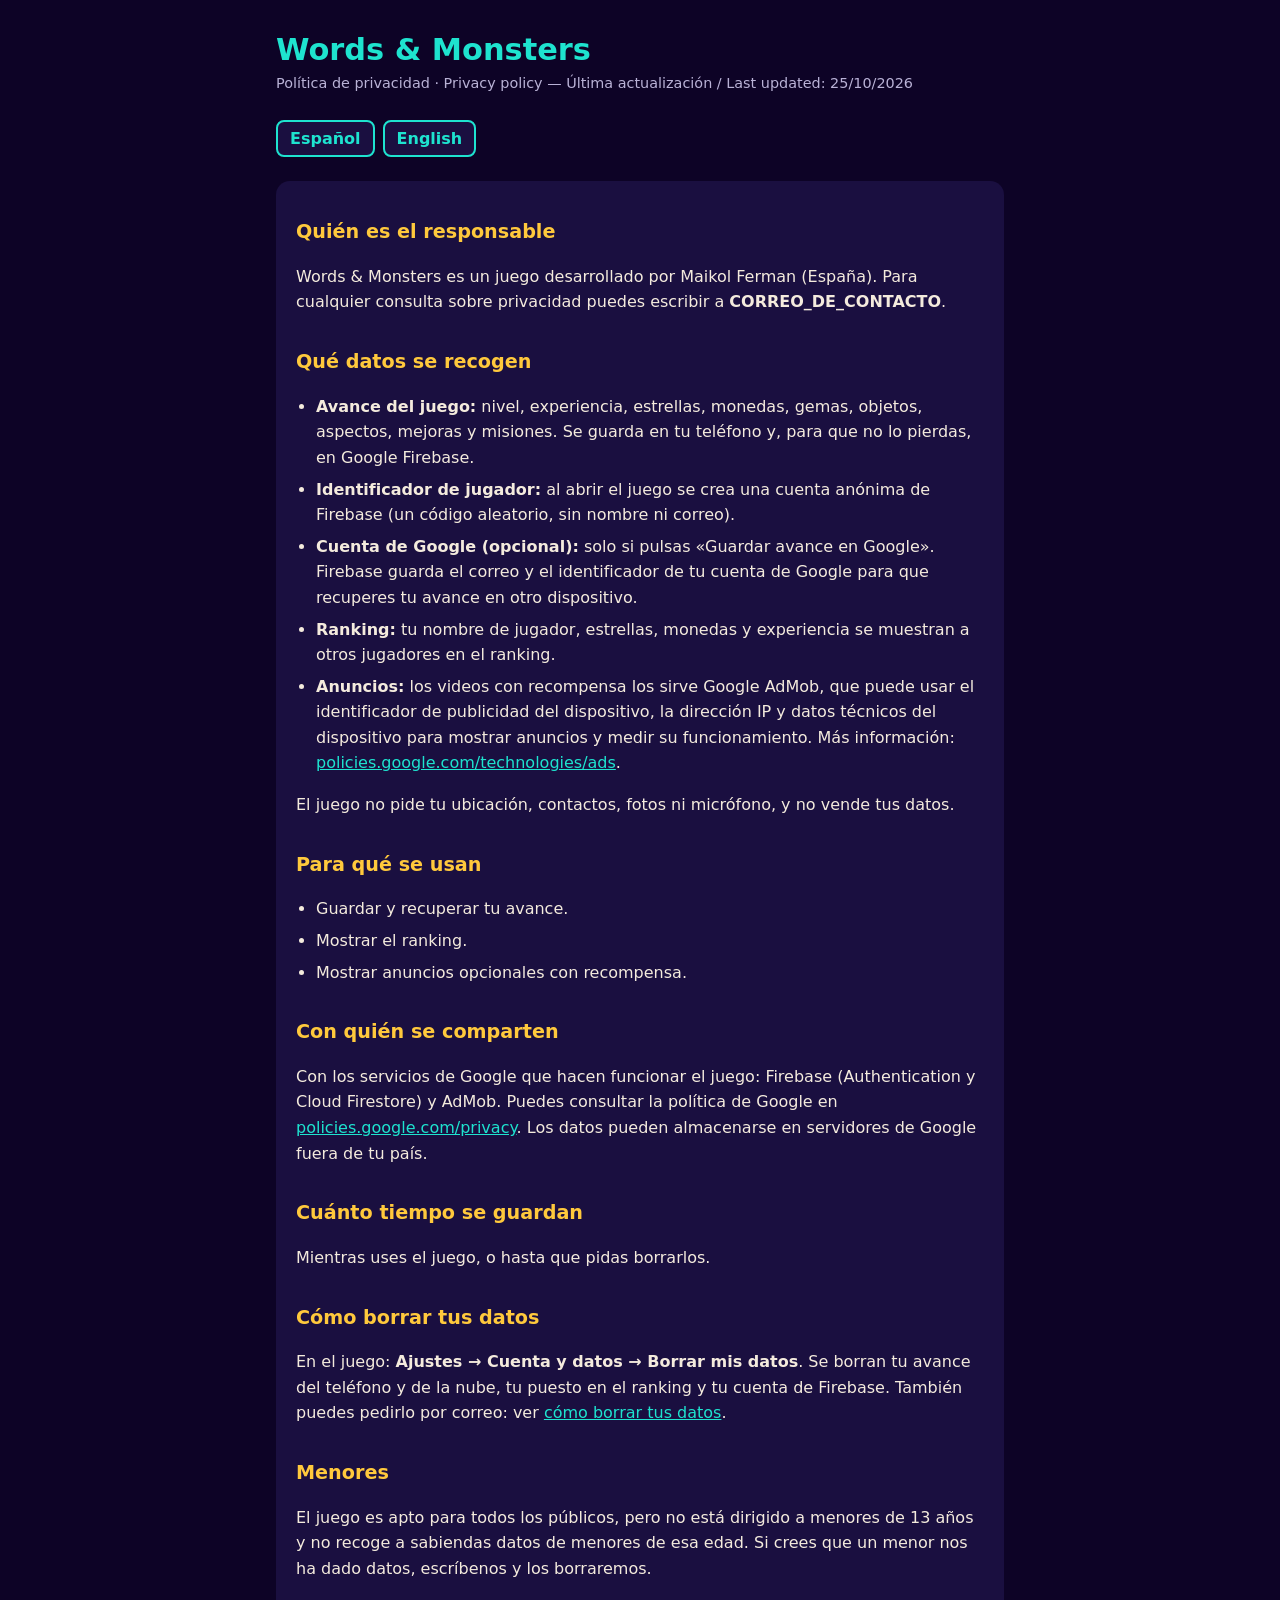
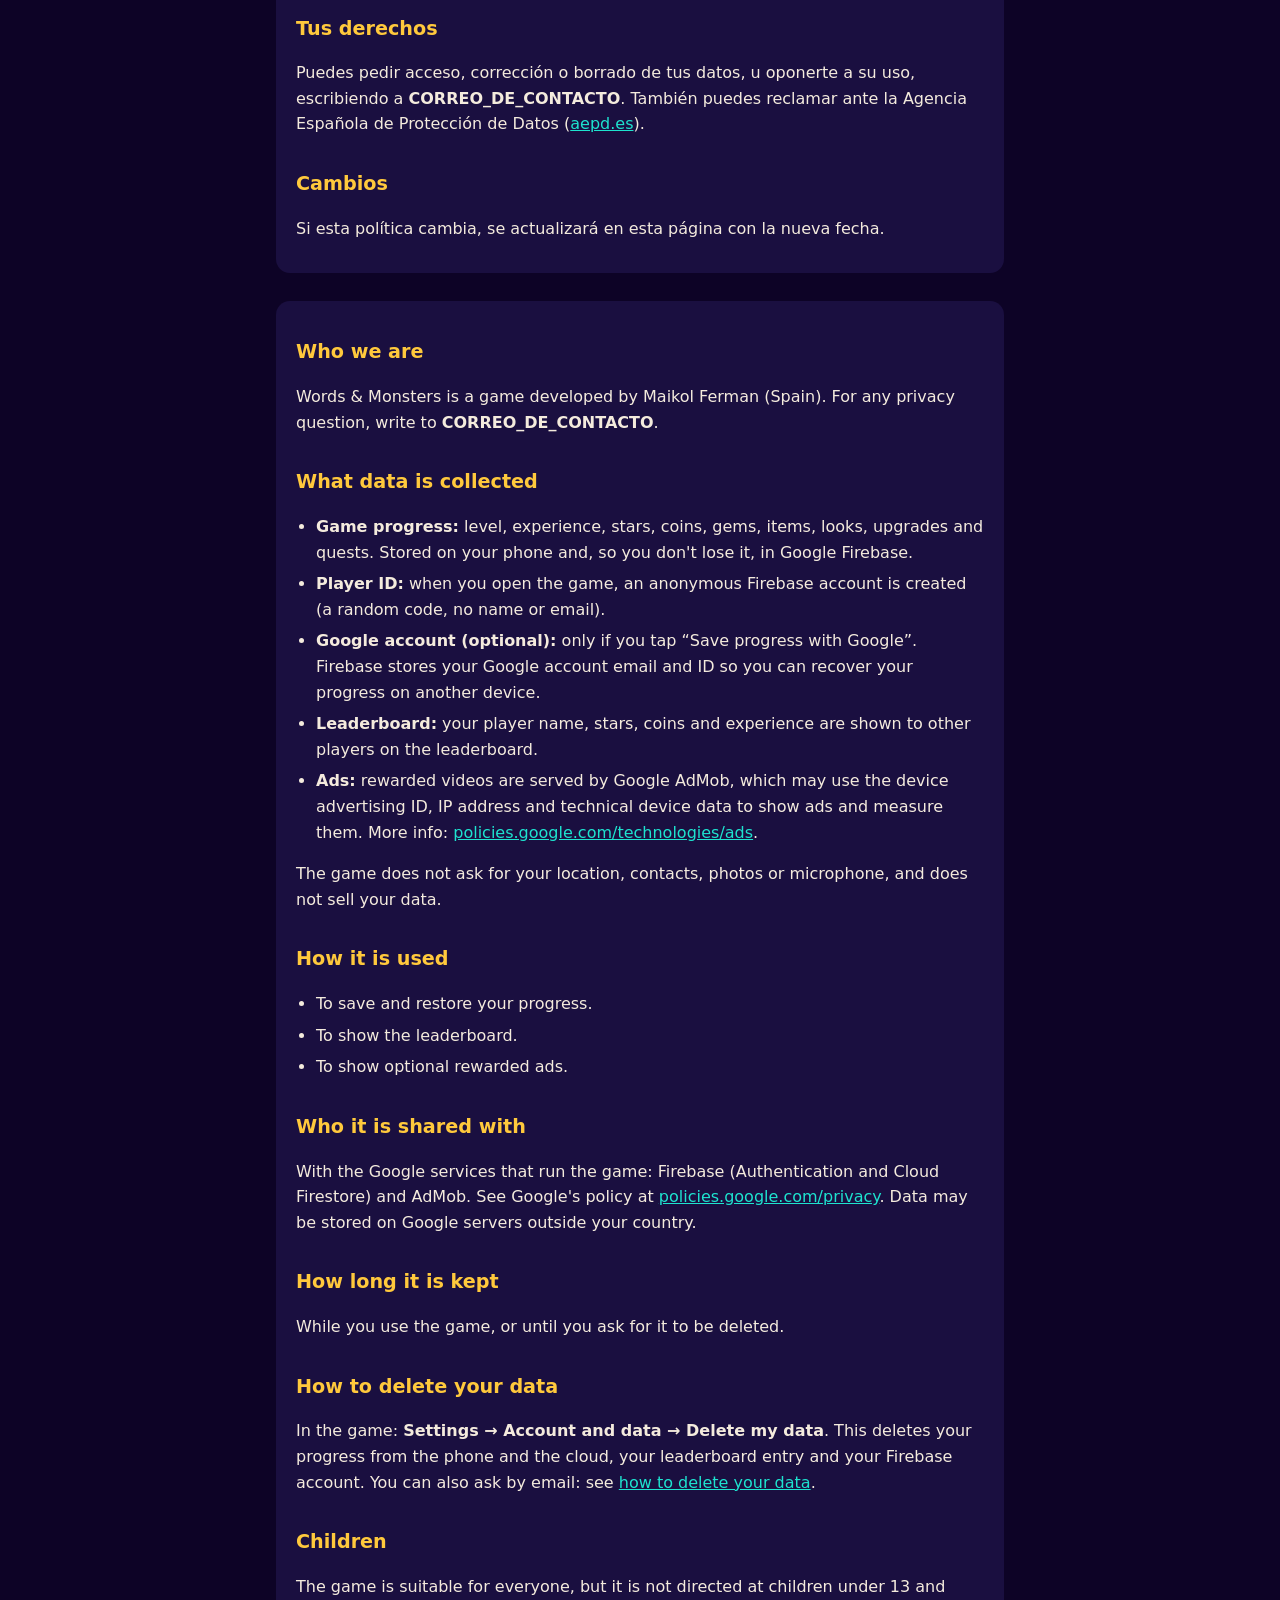
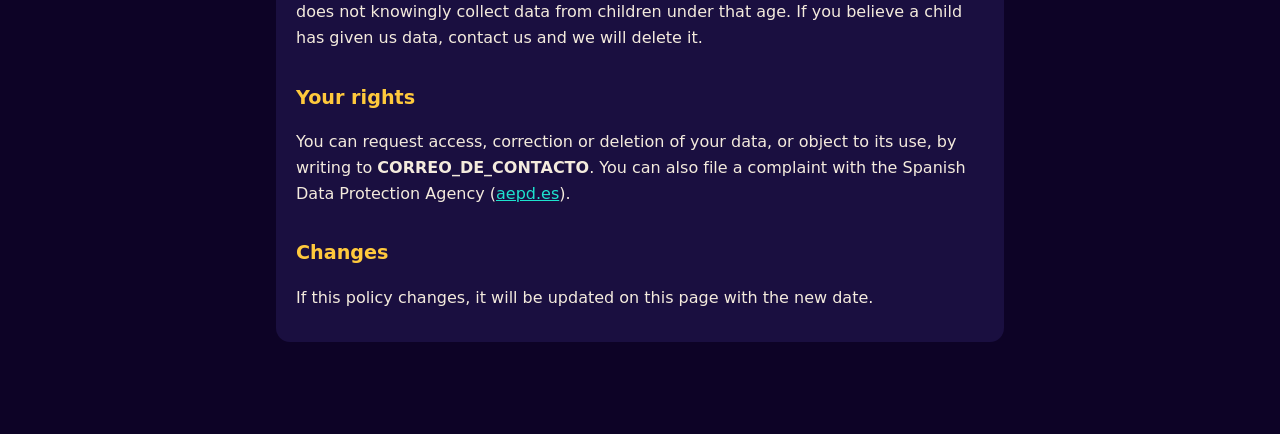
==== docs/privacidad.html @ 8a8e8f4f "Publicación en Google Play: paquete com.mferman.wordsandmonsters, firma, consentimiento de anuncios," ====
<!doctype html>
<html lang="es">
<head>
<meta charset="utf-8">
<meta name="viewport" content="width=device-width, initial-scale=1">
<title>Words &amp; Monsters · Política de privacidad</title>
<link rel="stylesheet" href="estilo.css">
</head>
<body>
<main>
<h1>Words &amp; Monsters</h1>
<div class="meta">Política de privacidad · Privacy policy — Última actualización / Last updated: 25/10/2026</div>
<div class="lang"><a href="#es">Español</a><a href="#en">English</a></div>

<section id="es">
<h2>Quién es el responsable</h2>
<p>Words &amp; Monsters es un juego desarrollado por Maikol Ferman (España). Para cualquier consulta sobre privacidad puedes escribir a <strong>CORREO_DE_CONTACTO</strong>.</p>

<h2>Qué datos se recogen</h2>
<ul>
<li><strong>Avance del juego:</strong> nivel, experiencia, estrellas, monedas, gemas, objetos, aspectos, mejoras y misiones. Se guarda en tu teléfono y, para que no lo pierdas, en Google Firebase.</li>
<li><strong>Identificador de jugador:</strong> al abrir el juego se crea una cuenta anónima de Firebase (un código aleatorio, sin nombre ni correo).</li>
<li><strong>Cuenta de Google (opcional):</strong> solo si pulsas «Guardar avance en Google». Firebase guarda el correo y el identificador de tu cuenta de Google para que recuperes tu avance en otro dispositivo.</li>
<li><strong>Ranking:</strong> tu nombre de jugador, estrellas, monedas y experiencia se muestran a otros jugadores en el ranking.</li>
<li><strong>Anuncios:</strong> los videos con recompensa los sirve Google AdMob, que puede usar el identificador de publicidad del dispositivo, la dirección IP y datos técnicos del dispositivo para mostrar anuncios y medir su funcionamiento. Más información: <a href="https://policies.google.com/technologies/ads">policies.google.com/technologies/ads</a>.</li>
</ul>
<p>El juego no pide tu ubicación, contactos, fotos ni micrófono, y no vende tus datos.</p>

<h2>Para qué se usan</h2>
<ul>
<li>Guardar y recuperar tu avance.</li>
<li>Mostrar el ranking.</li>
<li>Mostrar anuncios opcionales con recompensa.</li>
</ul>

<h2>Con quién se comparten</h2>
<p>Con los servicios de Google que hacen funcionar el juego: Firebase (Authentication y Cloud Firestore) y AdMob. Puedes consultar la política de Google en <a href="https://policies.google.com/privacy">policies.google.com/privacy</a>. Los datos pueden almacenarse en servidores de Google fuera de tu país.</p>

<h2>Cuánto tiempo se guardan</h2>
<p>Mientras uses el juego, o hasta que pidas borrarlos.</p>

<h2>Cómo borrar tus datos</h2>
<p>En el juego: <strong>Ajustes → Cuenta y datos → Borrar mis datos</strong>. Se borran tu avance del teléfono y de la nube, tu puesto en el ranking y tu cuenta de Firebase. También puedes pedirlo por correo: ver <a href="borrar-datos.html">cómo borrar tus datos</a>.</p>

<h2>Menores</h2>
<p>El juego es apto para todos los públicos, pero no está dirigido a menores de 13 años y no recoge a sabiendas datos de menores de esa edad. Si crees que un menor nos ha dado datos, escríbenos y los borraremos.</p>

<h2>Tus derechos</h2>
<p>Puedes pedir acceso, corrección o borrado de tus datos, u oponerte a su uso, escribiendo a <strong>CORREO_DE_CONTACTO</strong>. También puedes reclamar ante la Agencia Española de Protección de Datos (<a href="https://www.aepd.es">aepd.es</a>).</p>

<h2>Cambios</h2>
<p>Si esta política cambia, se actualizará en esta página con la nueva fecha.</p>
</section>

<section id="en">
<h2>Who we are</h2>
<p>Words &amp; Monsters is a game developed by Maikol Ferman (Spain). For any privacy question, write to <strong>CORREO_DE_CONTACTO</strong>.</p>

<h2>What data is collected</h2>
<ul>
<li><strong>Game progress:</strong> level, experience, stars, coins, gems, items, looks, upgrades and quests. Stored on your phone and, so you don't lose it, in Google Firebase.</li>
<li><strong>Player ID:</strong> when you open the game, an anonymous Firebase account is created (a random code, no name or email).</li>
<li><strong>Google account (optional):</strong> only if you tap “Save progress with Google”. Firebase stores your Google account email and ID so you can recover your progress on another device.</li>
<li><strong>Leaderboard:</strong> your player name, stars, coins and experience are shown to other players on the leaderboard.</li>
<li><strong>Ads:</strong> rewarded videos are served by Google AdMob, which may use the device advertising ID, IP address and technical device data to show ads and measure them. More info: <a href="https://policies.google.com/technologies/ads">policies.google.com/technologies/ads</a>.</li>
</ul>
<p>The game does not ask for your location, contacts, photos or microphone, and does not sell your data.</p>

<h2>How it is used</h2>
<ul>
<li>To save and restore your progress.</li>
<li>To show the leaderboard.</li>
<li>To show optional rewarded ads.</li>
</ul>

<h2>Who it is shared with</h2>
<p>With the Google services that run the game: Firebase (Authentication and Cloud Firestore) and AdMob. See Google's policy at <a href="https://policies.google.com/privacy">policies.google.com/privacy</a>. Data may be stored on Google servers outside your country.</p>

<h2>How long it is kept</h2>
<p>While you use the game, or until you ask for it to be deleted.</p>

<h2>How to delete your data</h2>
<p>In the game: <strong>Settings → Account and data → Delete my data</strong>. This deletes your progress from the phone and the cloud, your leaderboard entry and your Firebase account. You can also ask by email: see <a href="borrar-datos.html#en">how to delete your data</a>.</p>

<h2>Children</h2>
<p>The game is suitable for everyone, but it is not directed at children under 13 and does not knowingly collect data from children under that age. If you believe a child has given us data, contact us and we will delete it.</p>

<h2>Your rights</h2>
<p>You can request access, correction or deletion of your data, or object to its use, by writing to <strong>CORREO_DE_CONTACTO</strong>. You can also file a complaint with the Spanish Data Protection Agency (<a href="https://www.aepd.es">aepd.es</a>).</p>

<h2>Changes</h2>
<p>If this policy changes, it will be updated on this page with the new date.</p>
</section>
</main>
</body>
</html>
---- docs/estilo.css ----
:root { --bg:#0D0326; --panel:#1A0F40; --cyan:#1EE3CF; --bone:#F4EBDD; --gold:#FFC93C; --muted:#B9B2D6; }
* { box-sizing: border-box; }
body { margin:0; background:var(--bg); color:var(--bone); font:16px/1.6 system-ui,-apple-system,"Segoe UI",Roboto,sans-serif; }
main { max-width:760px; margin:0 auto; padding:32px 16px 64px; }
h1 { color:var(--cyan); font-size:1.9rem; line-height:1.2; margin:0 0 4px; }
h2 { color:var(--gold); font-size:1.2rem; margin:32px 0 8px; }
a { color:var(--cyan); }
.meta { color:var(--muted); font-size:.9rem; margin-bottom:24px; }
.lang { display:flex; gap:8px; margin-bottom:24px; }
.lang a { background:var(--panel); border:2px solid var(--cyan); border-radius:8px; padding:4px 12px; text-decoration:none; font-weight:700; }
section { background:var(--panel); border-radius:14px; padding:4px 20px 16px; margin-bottom:28px; }
ul { padding-left:20px; }
li { margin-bottom:6px; }
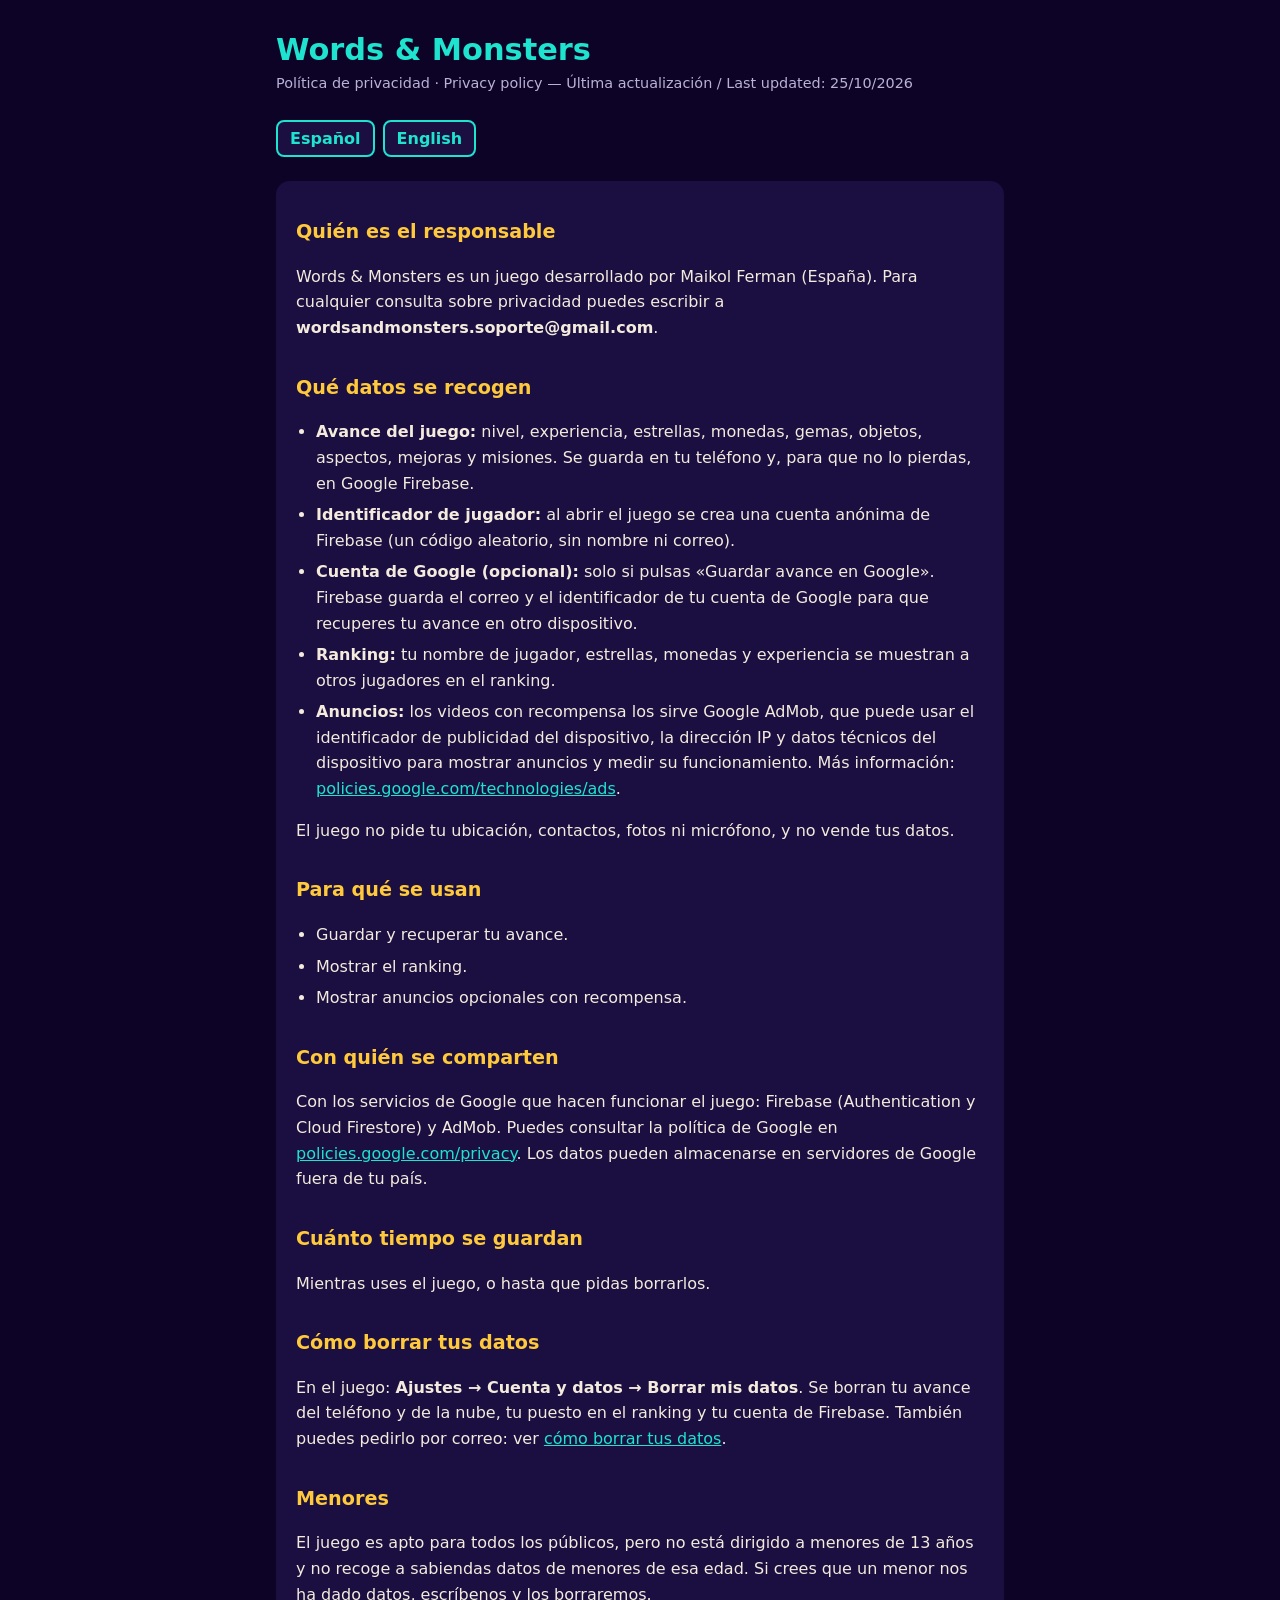
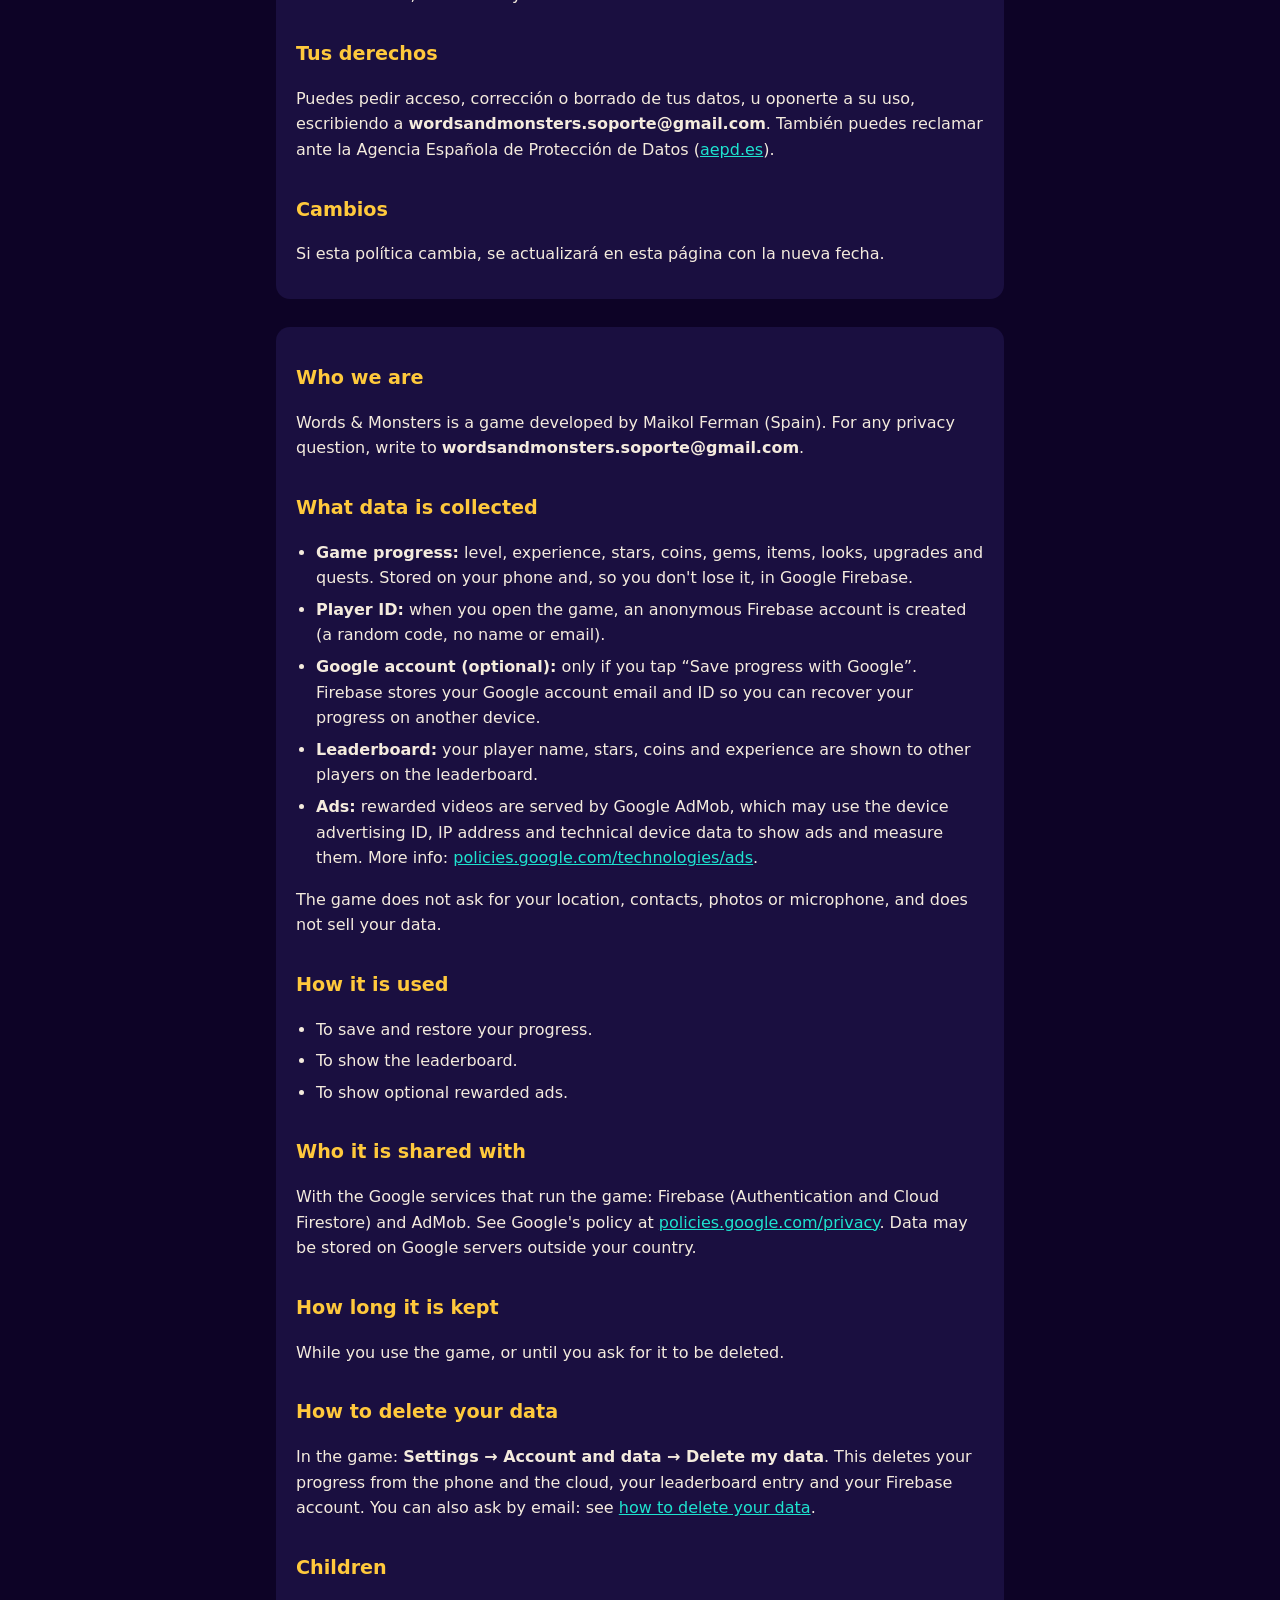
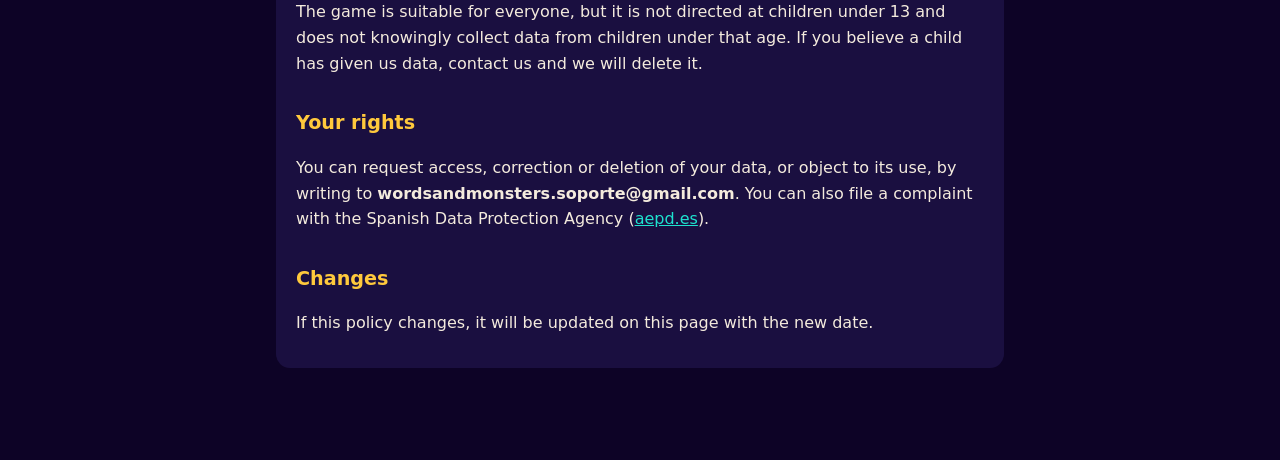
==== commit 9a6d38f3: "Correo de soporte en la política de privacidad, la página de borrado y la guía Co-Authored-By: Claud" ====
--- a/docs/privacidad.html
+++ b/docs/privacidad.html
@@ -14,7 +14,7 @@
 
 <section id="es">
 <h2>Quién es el responsable</h2>
-<p>Words &amp; Monsters es un juego desarrollado por Maikol Ferman (España). Para cualquier consulta sobre privacidad puedes escribir a <strong>CORREO_DE_CONTACTO</strong>.</p>
+<p>Words &amp; Monsters es un juego desarrollado por Maikol Ferman (España). Para cualquier consulta sobre privacidad puedes escribir a <strong>wordsandmonsters.soporte@gmail.com</strong>.</p>
 
 <h2>Qué datos se recogen</h2>
 <ul>
@@ -46,7 +46,7 @@
 <p>El juego es apto para todos los públicos, pero no está dirigido a menores de 13 años y no recoge a sabiendas datos de menores de esa edad. Si crees que un menor nos ha dado datos, escríbenos y los borraremos.</p>
 
 <h2>Tus derechos</h2>
-<p>Puedes pedir acceso, corrección o borrado de tus datos, u oponerte a su uso, escribiendo a <strong>CORREO_DE_CONTACTO</strong>. También puedes reclamar ante la Agencia Española de Protección de Datos (<a href="https://www.aepd.es">aepd.es</a>).</p>
+<p>Puedes pedir acceso, corrección o borrado de tus datos, u oponerte a su uso, escribiendo a <strong>wordsandmonsters.soporte@gmail.com</strong>. También puedes reclamar ante la Agencia Española de Protección de Datos (<a href="https://www.aepd.es">aepd.es</a>).</p>
 
 <h2>Cambios</h2>
 <p>Si esta política cambia, se actualizará en esta página con la nueva fecha.</p>
@@ -54,7 +54,7 @@
 
 <section id="en">
 <h2>Who we are</h2>
-<p>Words &amp; Monsters is a game developed by Maikol Ferman (Spain). For any privacy question, write to <strong>CORREO_DE_CONTACTO</strong>.</p>
+<p>Words &amp; Monsters is a game developed by Maikol Ferman (Spain). For any privacy question, write to <strong>wordsandmonsters.soporte@gmail.com</strong>.</p>
 
 <h2>What data is collected</h2>
 <ul>
@@ -86,7 +86,7 @@
 <p>The game is suitable for everyone, but it is not directed at children under 13 and does not knowingly collect data from children under that age. If you believe a child has given us data, contact us and we will delete it.</p>
 
 <h2>Your rights</h2>
-<p>You can request access, correction or deletion of your data, or object to its use, by writing to <strong>CORREO_DE_CONTACTO</strong>. You can also file a complaint with the Spanish Data Protection Agency (<a href="https://www.aepd.es">aepd.es</a>).</p>
+<p>You can request access, correction or deletion of your data, or object to its use, by writing to <strong>wordsandmonsters.soporte@gmail.com</strong>. You can also file a complaint with the Spanish Data Protection Agency (<a href="https://www.aepd.es">aepd.es</a>).</p>
 
 <h2>Changes</h2>
 <p>If this policy changes, it will be updated on this page with the new date.</p>
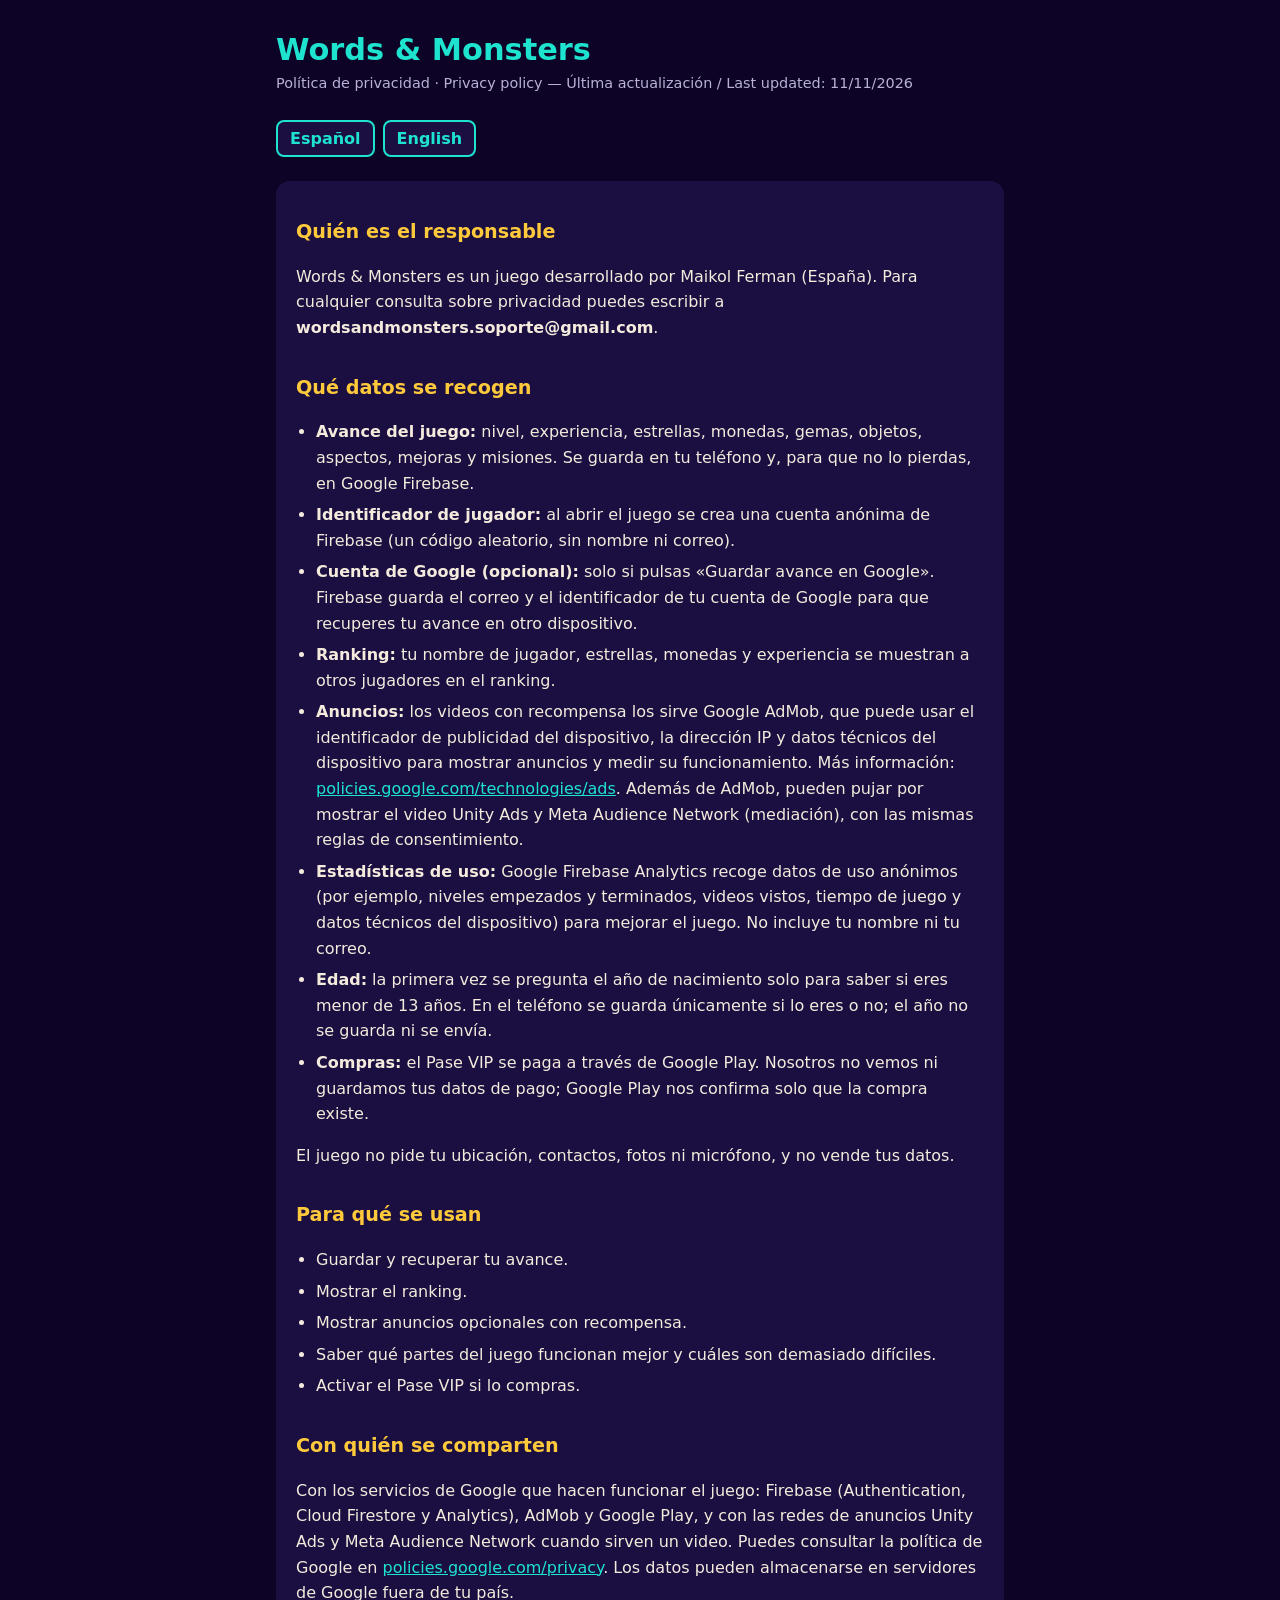
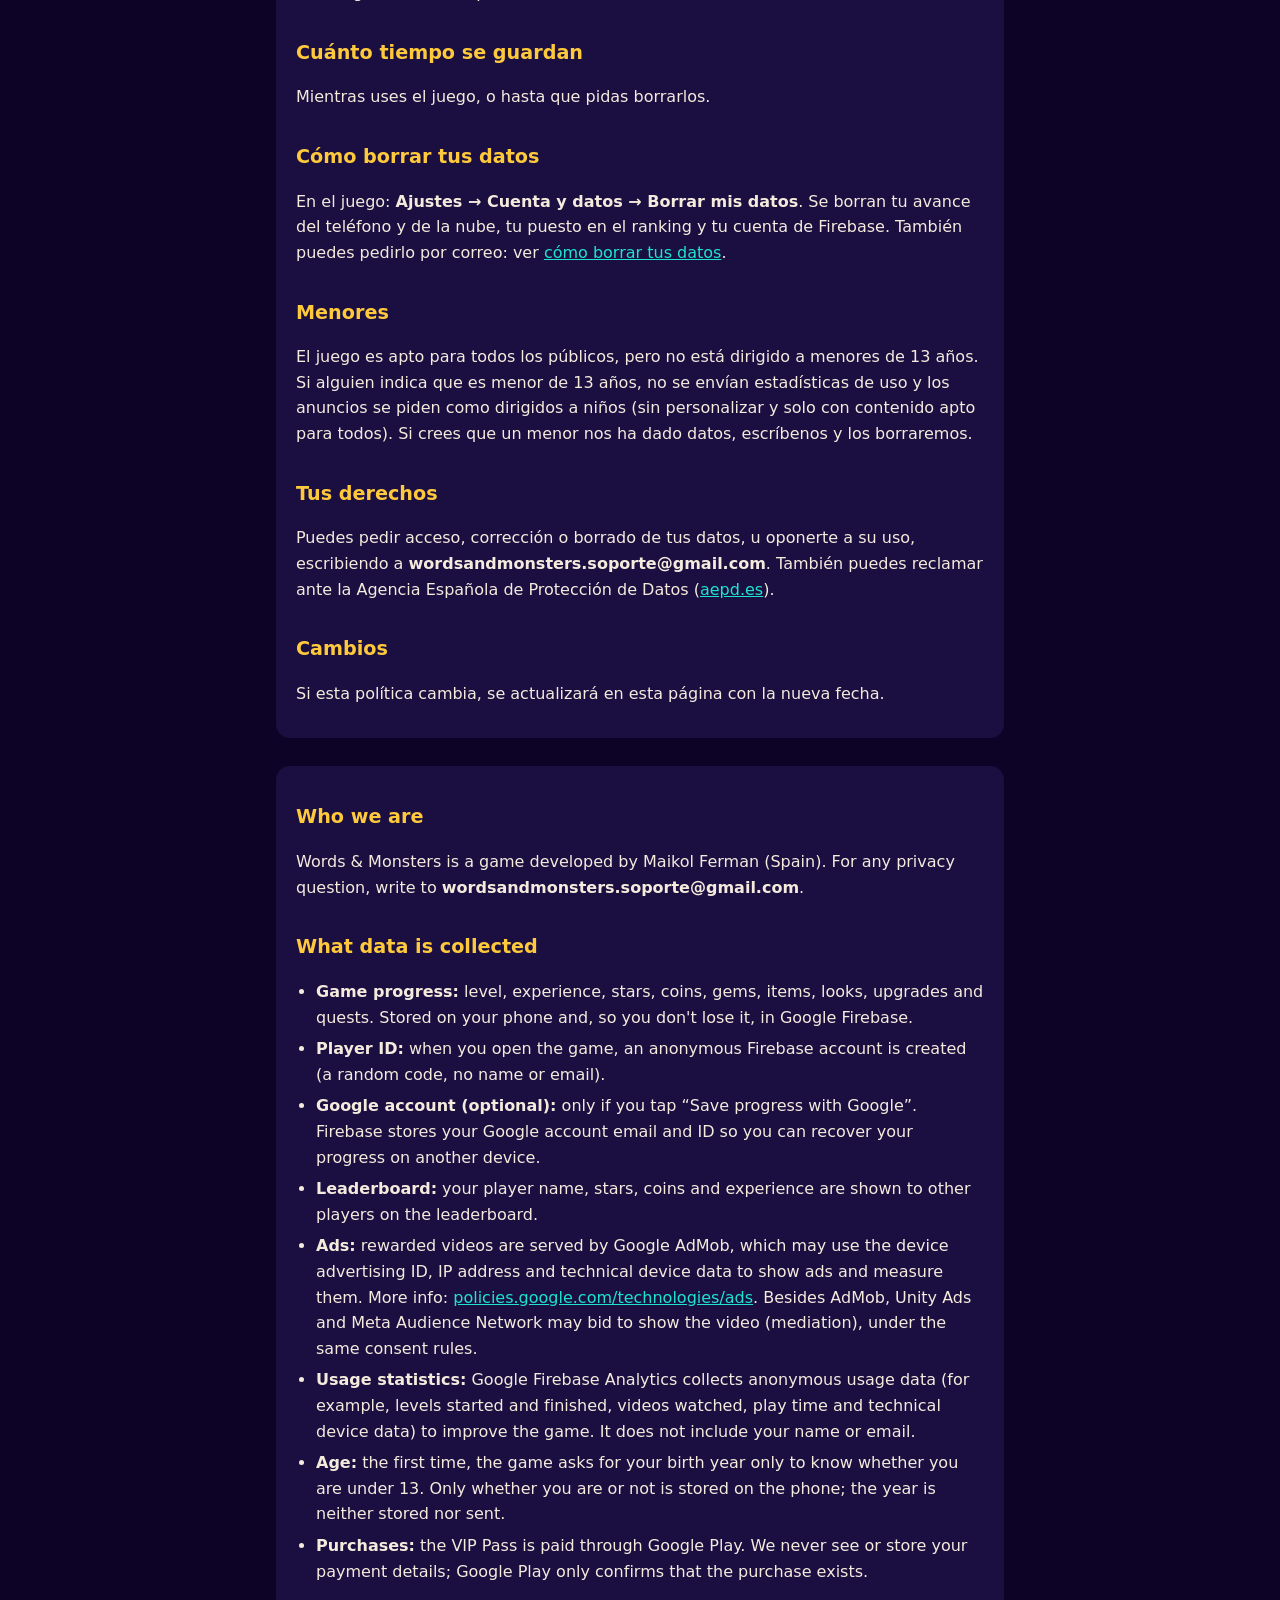
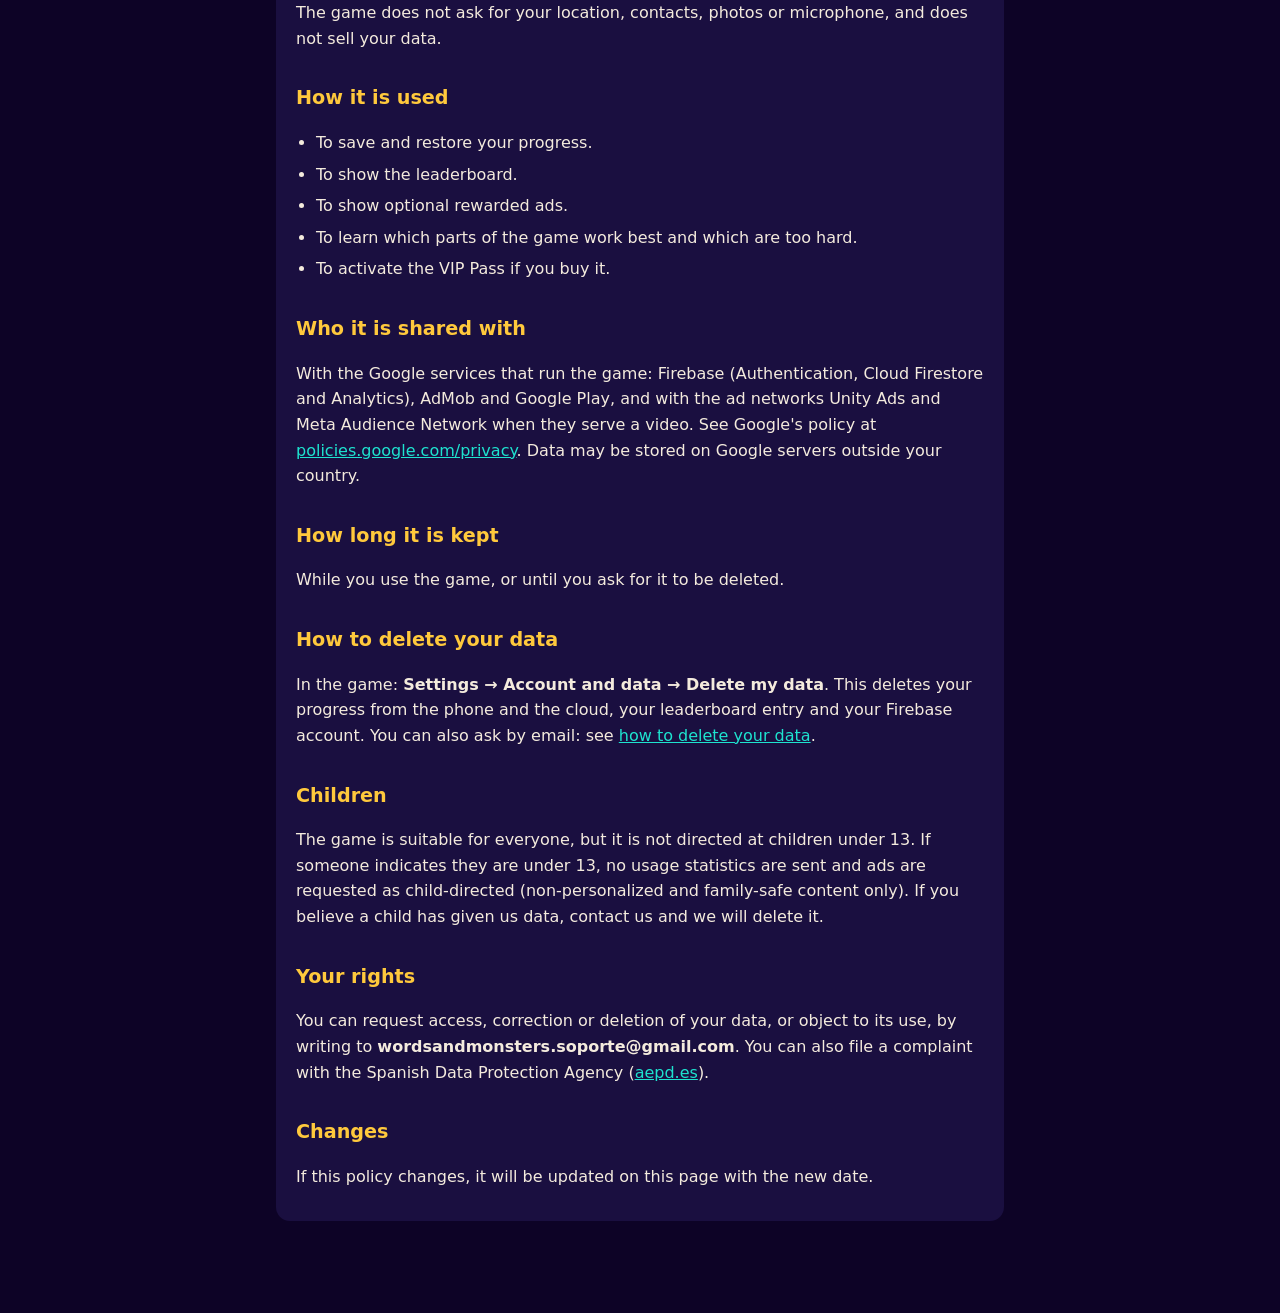
==== commit 769306d9: "Fase G: Pase VIP, x2 monedas con video, analítica, edad neutral, mediación y mapas en JPG - Pase VIP" ====
--- a/docs/privacidad.html
+++ b/docs/privacidad.html
@@ -9,7 +9,7 @@
 <body>
 <main>
 <h1>Words &amp; Monsters</h1>
-<div class="meta">Política de privacidad · Privacy policy — Última actualización / Last updated: 25/10/2026</div>
+<div class="meta">Política de privacidad · Privacy policy — Última actualización / Last updated: 11/11/2026</div>
 <div class="lang"><a href="#es">Español</a><a href="#en">English</a></div>
 
 <section id="es">
@@ -22,7 +22,10 @@
 <li><strong>Identificador de jugador:</strong> al abrir el juego se crea una cuenta anónima de Firebase (un código aleatorio, sin nombre ni correo).</li>
 <li><strong>Cuenta de Google (opcional):</strong> solo si pulsas «Guardar avance en Google». Firebase guarda el correo y el identificador de tu cuenta de Google para que recuperes tu avance en otro dispositivo.</li>
 <li><strong>Ranking:</strong> tu nombre de jugador, estrellas, monedas y experiencia se muestran a otros jugadores en el ranking.</li>
-<li><strong>Anuncios:</strong> los videos con recompensa los sirve Google AdMob, que puede usar el identificador de publicidad del dispositivo, la dirección IP y datos técnicos del dispositivo para mostrar anuncios y medir su funcionamiento. Más información: <a href="https://policies.google.com/technologies/ads">policies.google.com/technologies/ads</a>.</li>
+<li><strong>Anuncios:</strong> los videos con recompensa los sirve Google AdMob, que puede usar el identificador de publicidad del dispositivo, la dirección IP y datos técnicos del dispositivo para mostrar anuncios y medir su funcionamiento. Más información: <a href="https://policies.google.com/technologies/ads">policies.google.com/technologies/ads</a>. Además de AdMob, pueden pujar por mostrar el video Unity Ads y Meta Audience Network (mediación), con las mismas reglas de consentimiento.</li>
+<li><strong>Estadísticas de uso:</strong> Google Firebase Analytics recoge datos de uso anónimos (por ejemplo, niveles empezados y terminados, videos vistos, tiempo de juego y datos técnicos del dispositivo) para mejorar el juego. No incluye tu nombre ni tu correo.</li>
+<li><strong>Edad:</strong> la primera vez se pregunta el año de nacimiento solo para saber si eres menor de 13 años. En el teléfono se guarda únicamente si lo eres o no; el año no se guarda ni se envía.</li>
+<li><strong>Compras:</strong> el Pase VIP se paga a través de Google Play. Nosotros no vemos ni guardamos tus datos de pago; Google Play nos confirma solo que la compra existe.</li>
 </ul>
 <p>El juego no pide tu ubicación, contactos, fotos ni micrófono, y no vende tus datos.</p>
 
@@ -31,10 +34,12 @@
 <li>Guardar y recuperar tu avance.</li>
 <li>Mostrar el ranking.</li>
 <li>Mostrar anuncios opcionales con recompensa.</li>
+<li>Saber qué partes del juego funcionan mejor y cuáles son demasiado difíciles.</li>
+<li>Activar el Pase VIP si lo compras.</li>
 </ul>
 
 <h2>Con quién se comparten</h2>
-<p>Con los servicios de Google que hacen funcionar el juego: Firebase (Authentication y Cloud Firestore) y AdMob. Puedes consultar la política de Google en <a href="https://policies.google.com/privacy">policies.google.com/privacy</a>. Los datos pueden almacenarse en servidores de Google fuera de tu país.</p>
+<p>Con los servicios de Google que hacen funcionar el juego: Firebase (Authentication, Cloud Firestore y Analytics), AdMob y Google Play, y con las redes de anuncios Unity Ads y Meta Audience Network cuando sirven un video. Puedes consultar la política de Google en <a href="https://policies.google.com/privacy">policies.google.com/privacy</a>. Los datos pueden almacenarse en servidores de Google fuera de tu país.</p>
 
 <h2>Cuánto tiempo se guardan</h2>
 <p>Mientras uses el juego, o hasta que pidas borrarlos.</p>
@@ -43,7 +48,7 @@
 <p>En el juego: <strong>Ajustes → Cuenta y datos → Borrar mis datos</strong>. Se borran tu avance del teléfono y de la nube, tu puesto en el ranking y tu cuenta de Firebase. También puedes pedirlo por correo: ver <a href="borrar-datos.html">cómo borrar tus datos</a>.</p>
 
 <h2>Menores</h2>
-<p>El juego es apto para todos los públicos, pero no está dirigido a menores de 13 años y no recoge a sabiendas datos de menores de esa edad. Si crees que un menor nos ha dado datos, escríbenos y los borraremos.</p>
+<p>El juego es apto para todos los públicos, pero no está dirigido a menores de 13 años. Si alguien indica que es menor de 13 años, no se envían estadísticas de uso y los anuncios se piden como dirigidos a niños (sin personalizar y solo con contenido apto para todos). Si crees que un menor nos ha dado datos, escríbenos y los borraremos.</p>
 
 <h2>Tus derechos</h2>
 <p>Puedes pedir acceso, corrección o borrado de tus datos, u oponerte a su uso, escribiendo a <strong>wordsandmonsters.soporte@gmail.com</strong>. También puedes reclamar ante la Agencia Española de Protección de Datos (<a href="https://www.aepd.es">aepd.es</a>).</p>
@@ -62,7 +67,10 @@
 <li><strong>Player ID:</strong> when you open the game, an anonymous Firebase account is created (a random code, no name or email).</li>
 <li><strong>Google account (optional):</strong> only if you tap “Save progress with Google”. Firebase stores your Google account email and ID so you can recover your progress on another device.</li>
 <li><strong>Leaderboard:</strong> your player name, stars, coins and experience are shown to other players on the leaderboard.</li>
-<li><strong>Ads:</strong> rewarded videos are served by Google AdMob, which may use the device advertising ID, IP address and technical device data to show ads and measure them. More info: <a href="https://policies.google.com/technologies/ads">policies.google.com/technologies/ads</a>.</li>
+<li><strong>Ads:</strong> rewarded videos are served by Google AdMob, which may use the device advertising ID, IP address and technical device data to show ads and measure them. More info: <a href="https://policies.google.com/technologies/ads">policies.google.com/technologies/ads</a>. Besides AdMob, Unity Ads and Meta Audience Network may bid to show the video (mediation), under the same consent rules.</li>
+<li><strong>Usage statistics:</strong> Google Firebase Analytics collects anonymous usage data (for example, levels started and finished, videos watched, play time and technical device data) to improve the game. It does not include your name or email.</li>
+<li><strong>Age:</strong> the first time, the game asks for your birth year only to know whether you are under 13. Only whether you are or not is stored on the phone; the year is neither stored nor sent.</li>
+<li><strong>Purchases:</strong> the VIP Pass is paid through Google Play. We never see or store your payment details; Google Play only confirms that the purchase exists.</li>
 </ul>
 <p>The game does not ask for your location, contacts, photos or microphone, and does not sell your data.</p>
 
@@ -71,10 +79,12 @@
 <li>To save and restore your progress.</li>
 <li>To show the leaderboard.</li>
 <li>To show optional rewarded ads.</li>
+<li>To learn which parts of the game work best and which are too hard.</li>
+<li>To activate the VIP Pass if you buy it.</li>
 </ul>
 
 <h2>Who it is shared with</h2>
-<p>With the Google services that run the game: Firebase (Authentication and Cloud Firestore) and AdMob. See Google's policy at <a href="https://policies.google.com/privacy">policies.google.com/privacy</a>. Data may be stored on Google servers outside your country.</p>
+<p>With the Google services that run the game: Firebase (Authentication, Cloud Firestore and Analytics), AdMob and Google Play, and with the ad networks Unity Ads and Meta Audience Network when they serve a video. See Google's policy at <a href="https://policies.google.com/privacy">policies.google.com/privacy</a>. Data may be stored on Google servers outside your country.</p>
 
 <h2>How long it is kept</h2>
 <p>While you use the game, or until you ask for it to be deleted.</p>
@@ -83,7 +93,7 @@
 <p>In the game: <strong>Settings → Account and data → Delete my data</strong>. This deletes your progress from the phone and the cloud, your leaderboard entry and your Firebase account. You can also ask by email: see <a href="borrar-datos.html#en">how to delete your data</a>.</p>
 
 <h2>Children</h2>
-<p>The game is suitable for everyone, but it is not directed at children under 13 and does not knowingly collect data from children under that age. If you believe a child has given us data, contact us and we will delete it.</p>
+<p>The game is suitable for everyone, but it is not directed at children under 13. If someone indicates they are under 13, no usage statistics are sent and ads are requested as child-directed (non-personalized and family-safe content only). If you believe a child has given us data, contact us and we will delete it.</p>
 
 <h2>Your rights</h2>
 <p>You can request access, correction or deletion of your data, or object to its use, by writing to <strong>wordsandmonsters.soporte@gmail.com</strong>. You can also file a complaint with the Spanish Data Protection Agency (<a href="https://www.aepd.es">aepd.es</a>).</p>
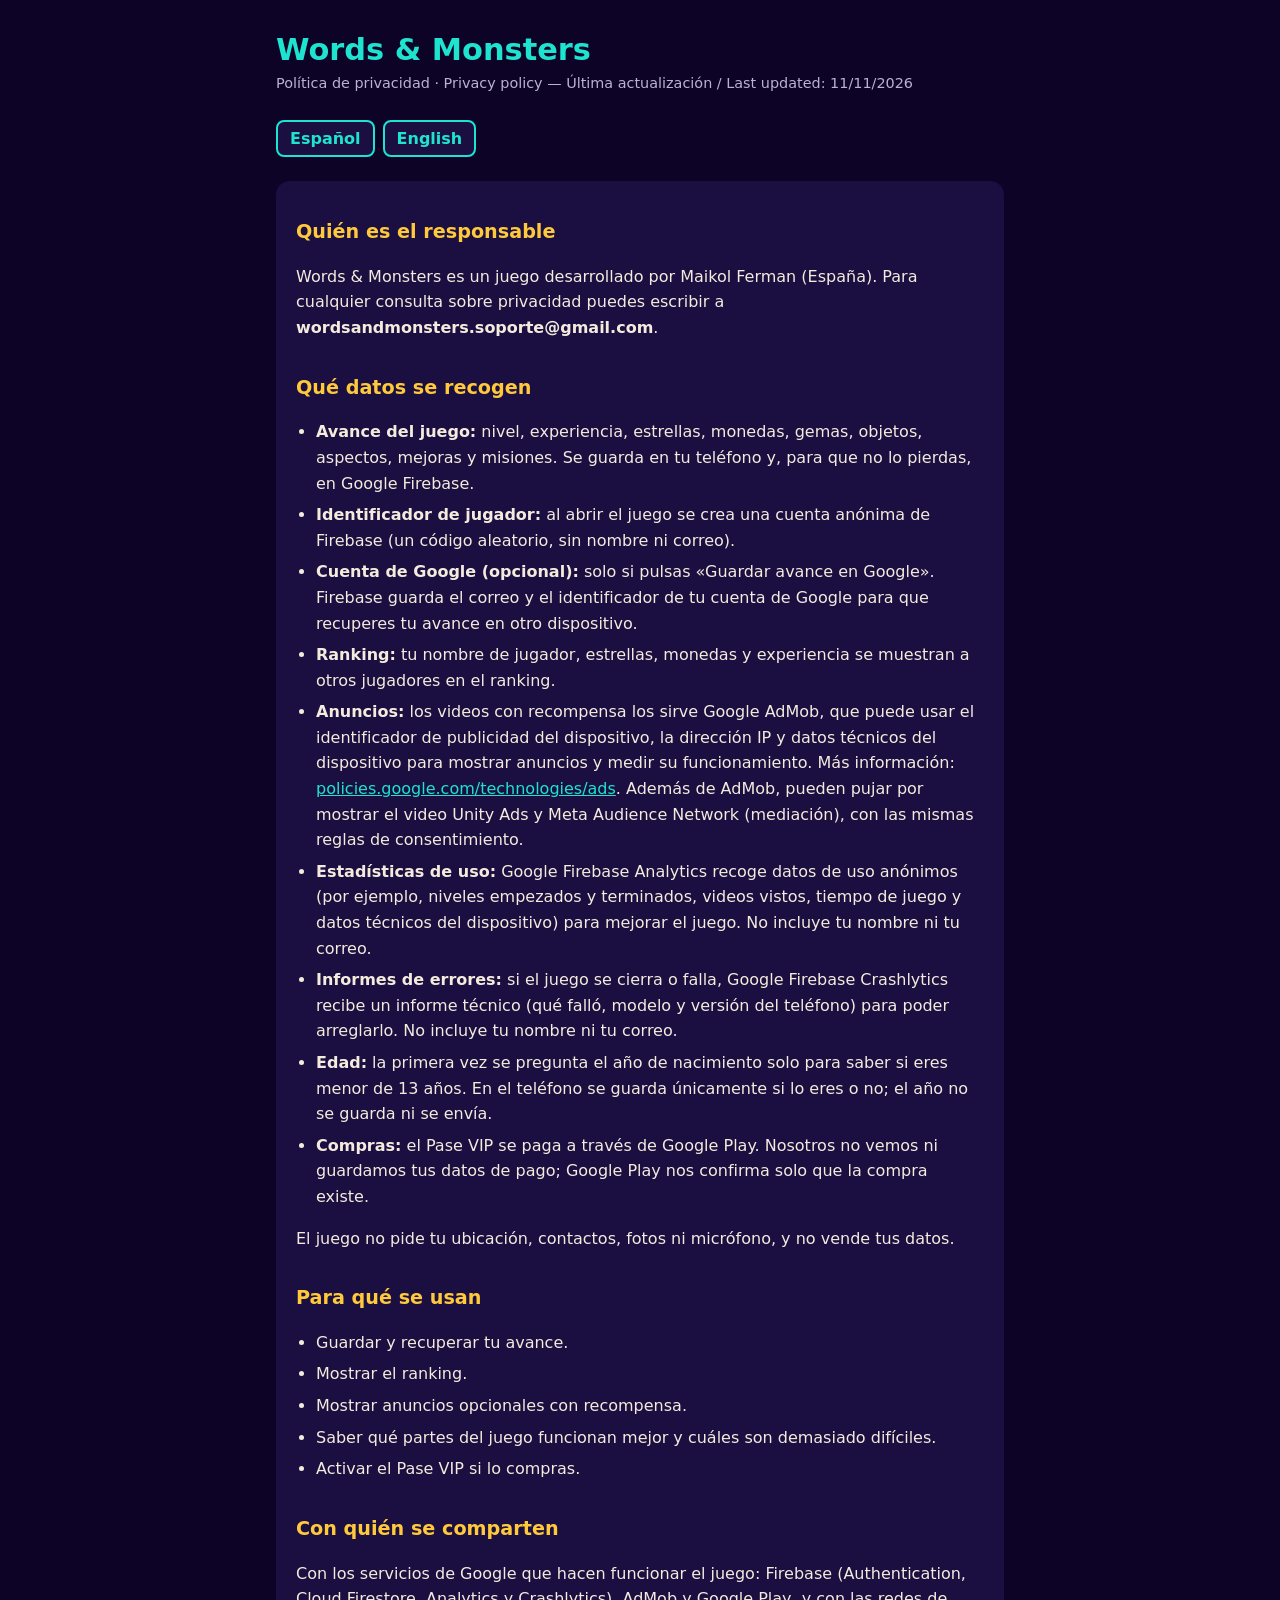
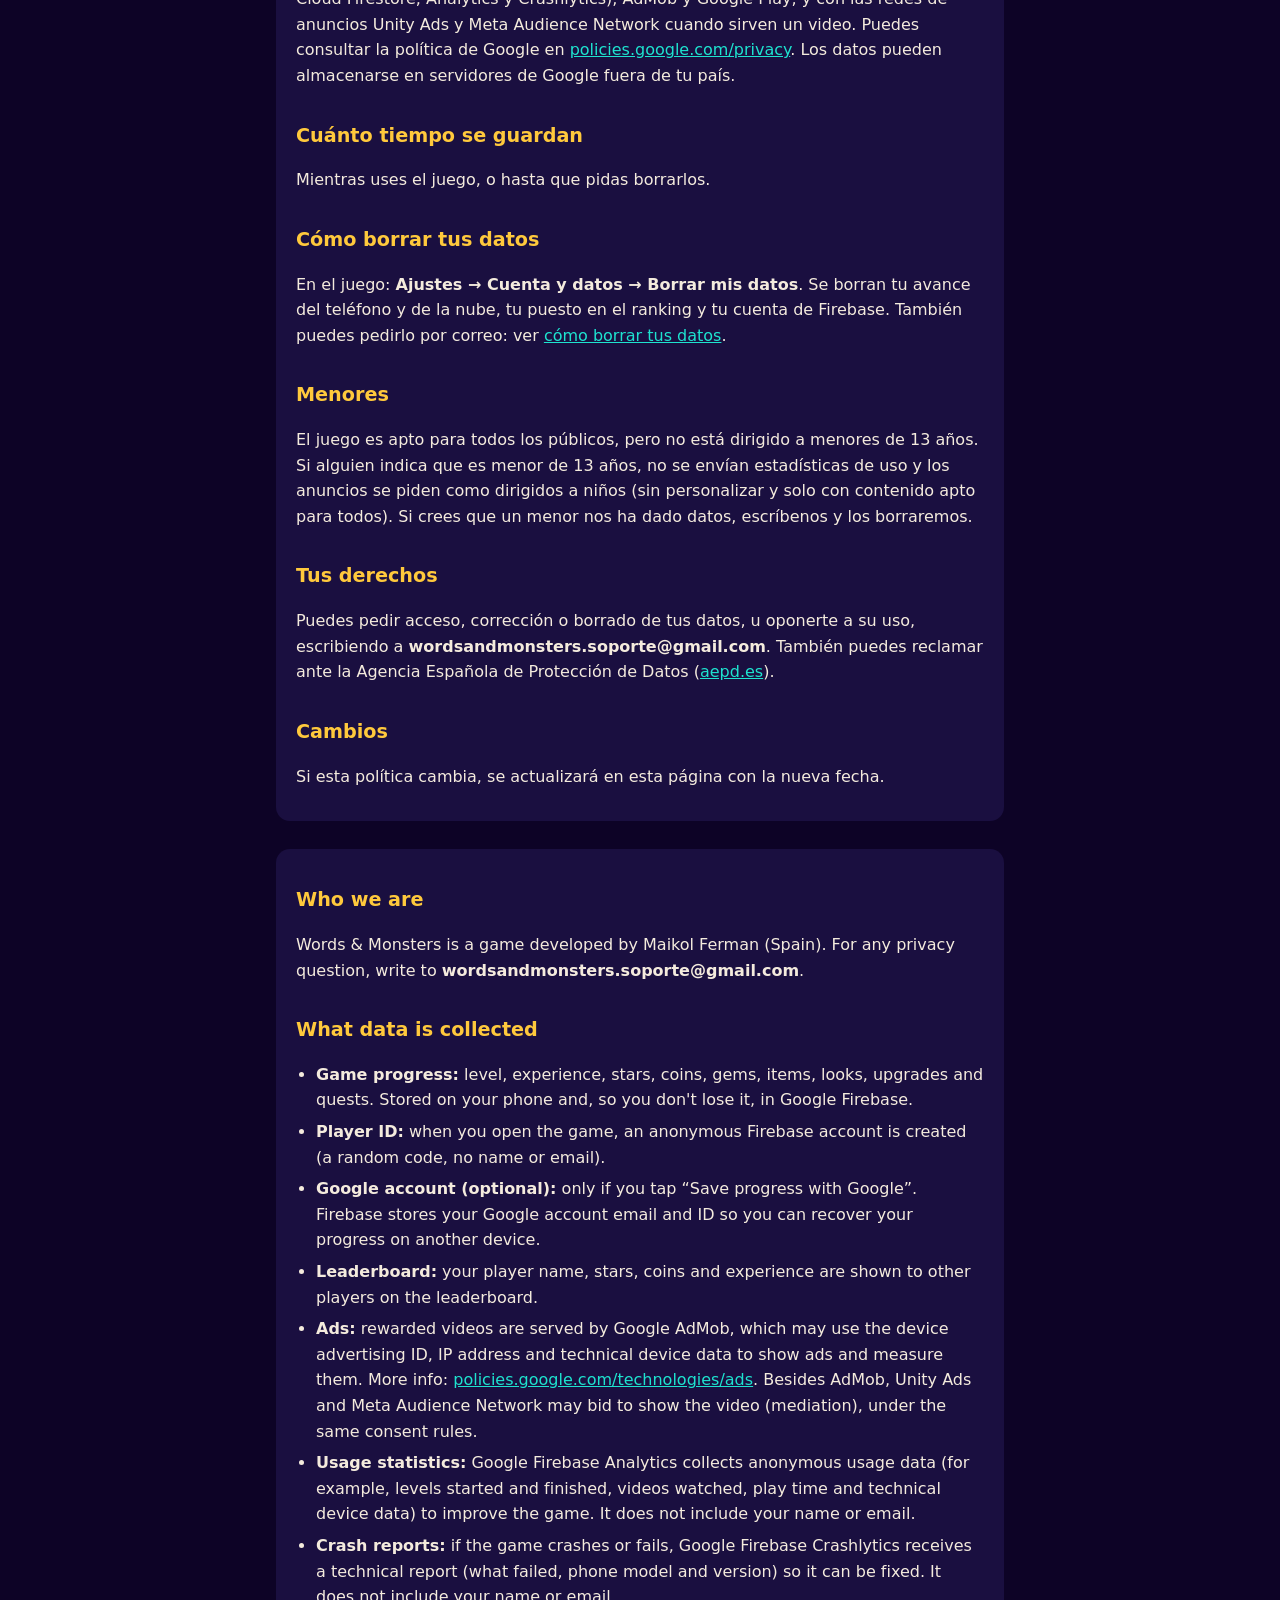
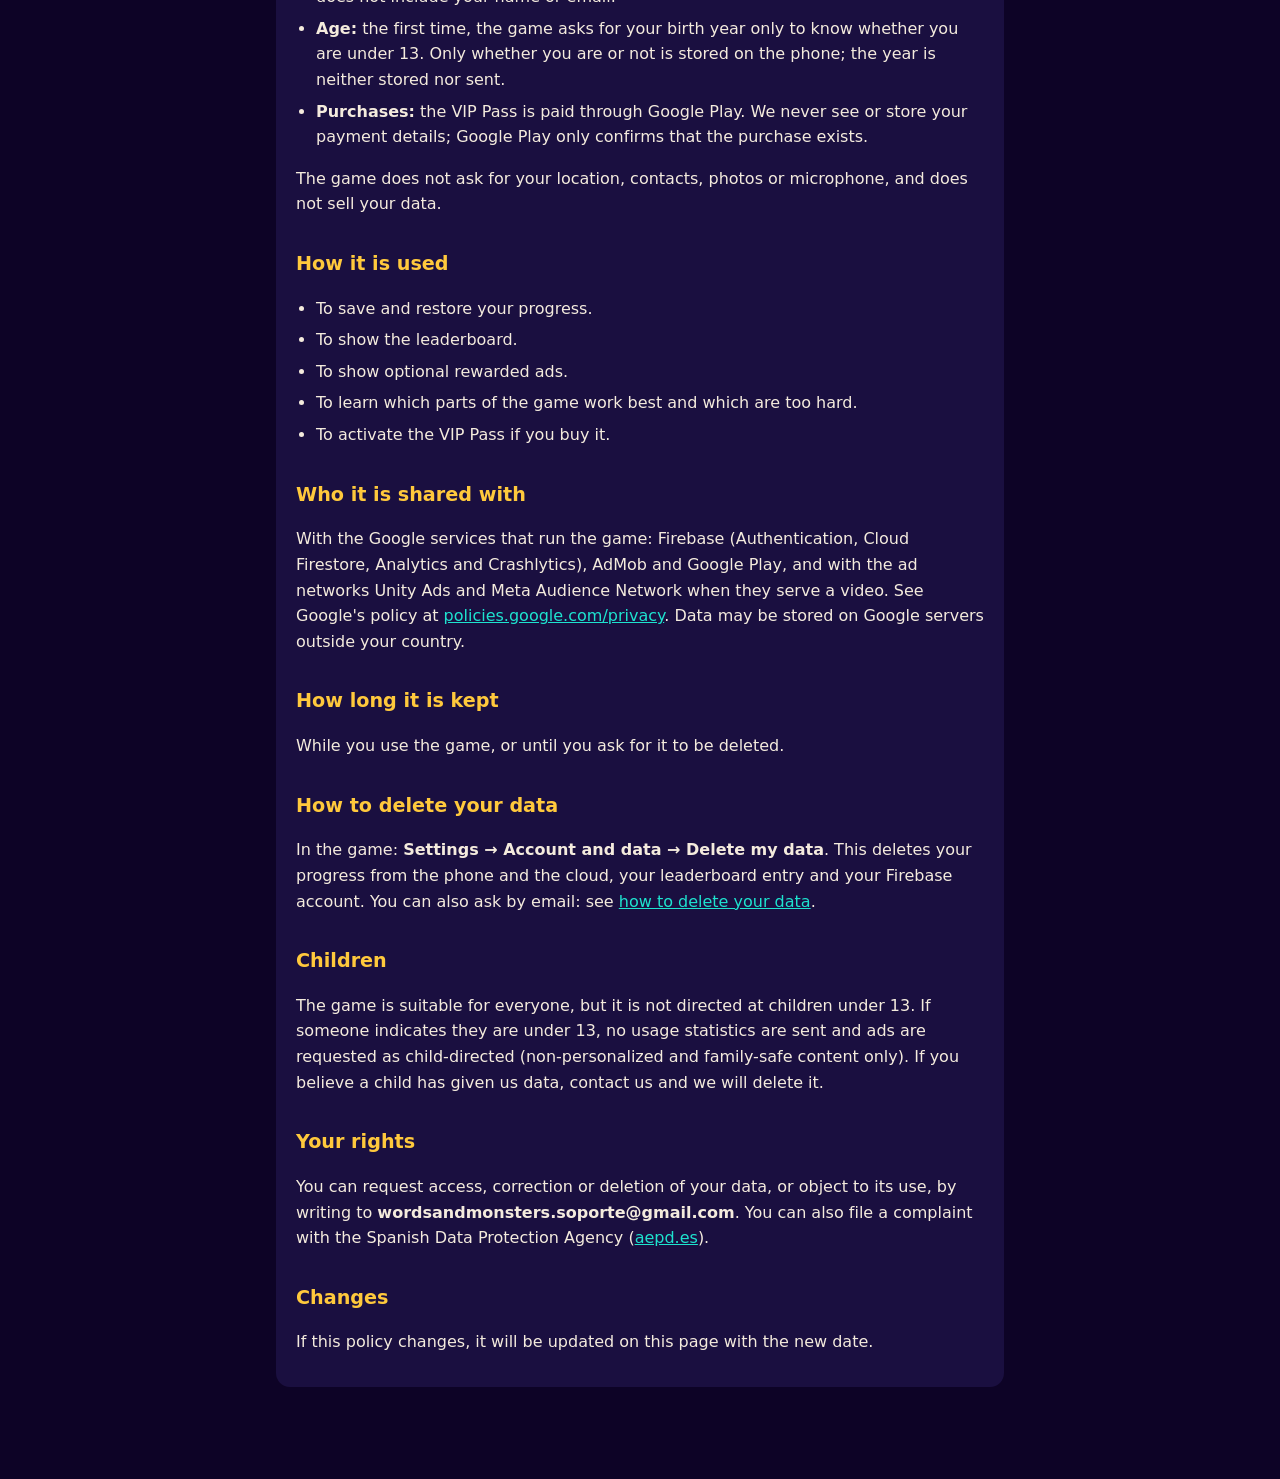
==== commit 1418e7fd: "Crashlytics: informes de cierres y errores en versiones release Co-Authored-By: Claude Opus 5.5 <nor" ====
--- a/docs/privacidad.html
+++ b/docs/privacidad.html
@@ -24,6 +24,7 @@
 <li><strong>Ranking:</strong> tu nombre de jugador, estrellas, monedas y experiencia se muestran a otros jugadores en el ranking.</li>
 <li><strong>Anuncios:</strong> los videos con recompensa los sirve Google AdMob, que puede usar el identificador de publicidad del dispositivo, la dirección IP y datos técnicos del dispositivo para mostrar anuncios y medir su funcionamiento. Más información: <a href="https://policies.google.com/technologies/ads">policies.google.com/technologies/ads</a>. Además de AdMob, pueden pujar por mostrar el video Unity Ads y Meta Audience Network (mediación), con las mismas reglas de consentimiento.</li>
 <li><strong>Estadísticas de uso:</strong> Google Firebase Analytics recoge datos de uso anónimos (por ejemplo, niveles empezados y terminados, videos vistos, tiempo de juego y datos técnicos del dispositivo) para mejorar el juego. No incluye tu nombre ni tu correo.</li>
+<li><strong>Informes de errores:</strong> si el juego se cierra o falla, Google Firebase Crashlytics recibe un informe técnico (qué falló, modelo y versión del teléfono) para poder arreglarlo. No incluye tu nombre ni tu correo.</li>
 <li><strong>Edad:</strong> la primera vez se pregunta el año de nacimiento solo para saber si eres menor de 13 años. En el teléfono se guarda únicamente si lo eres o no; el año no se guarda ni se envía.</li>
 <li><strong>Compras:</strong> el Pase VIP se paga a través de Google Play. Nosotros no vemos ni guardamos tus datos de pago; Google Play nos confirma solo que la compra existe.</li>
 </ul>
@@ -39,7 +40,7 @@
 </ul>
 
 <h2>Con quién se comparten</h2>
-<p>Con los servicios de Google que hacen funcionar el juego: Firebase (Authentication, Cloud Firestore y Analytics), AdMob y Google Play, y con las redes de anuncios Unity Ads y Meta Audience Network cuando sirven un video. Puedes consultar la política de Google en <a href="https://policies.google.com/privacy">policies.google.com/privacy</a>. Los datos pueden almacenarse en servidores de Google fuera de tu país.</p>
+<p>Con los servicios de Google que hacen funcionar el juego: Firebase (Authentication, Cloud Firestore, Analytics y Crashlytics), AdMob y Google Play, y con las redes de anuncios Unity Ads y Meta Audience Network cuando sirven un video. Puedes consultar la política de Google en <a href="https://policies.google.com/privacy">policies.google.com/privacy</a>. Los datos pueden almacenarse en servidores de Google fuera de tu país.</p>
 
 <h2>Cuánto tiempo se guardan</h2>
 <p>Mientras uses el juego, o hasta que pidas borrarlos.</p>
@@ -69,6 +70,7 @@
 <li><strong>Leaderboard:</strong> your player name, stars, coins and experience are shown to other players on the leaderboard.</li>
 <li><strong>Ads:</strong> rewarded videos are served by Google AdMob, which may use the device advertising ID, IP address and technical device data to show ads and measure them. More info: <a href="https://policies.google.com/technologies/ads">policies.google.com/technologies/ads</a>. Besides AdMob, Unity Ads and Meta Audience Network may bid to show the video (mediation), under the same consent rules.</li>
 <li><strong>Usage statistics:</strong> Google Firebase Analytics collects anonymous usage data (for example, levels started and finished, videos watched, play time and technical device data) to improve the game. It does not include your name or email.</li>
+<li><strong>Crash reports:</strong> if the game crashes or fails, Google Firebase Crashlytics receives a technical report (what failed, phone model and version) so it can be fixed. It does not include your name or email.</li>
 <li><strong>Age:</strong> the first time, the game asks for your birth year only to know whether you are under 13. Only whether you are or not is stored on the phone; the year is neither stored nor sent.</li>
 <li><strong>Purchases:</strong> the VIP Pass is paid through Google Play. We never see or store your payment details; Google Play only confirms that the purchase exists.</li>
 </ul>
@@ -84,7 +86,7 @@
 </ul>
 
 <h2>Who it is shared with</h2>
-<p>With the Google services that run the game: Firebase (Authentication, Cloud Firestore and Analytics), AdMob and Google Play, and with the ad networks Unity Ads and Meta Audience Network when they serve a video. See Google's policy at <a href="https://policies.google.com/privacy">policies.google.com/privacy</a>. Data may be stored on Google servers outside your country.</p>
+<p>With the Google services that run the game: Firebase (Authentication, Cloud Firestore, Analytics and Crashlytics), AdMob and Google Play, and with the ad networks Unity Ads and Meta Audience Network when they serve a video. See Google's policy at <a href="https://policies.google.com/privacy">policies.google.com/privacy</a>. Data may be stored on Google servers outside your country.</p>
 
 <h2>How long it is kept</h2>
 <p>While you use the game, or until you ask for it to be deleted.</p>
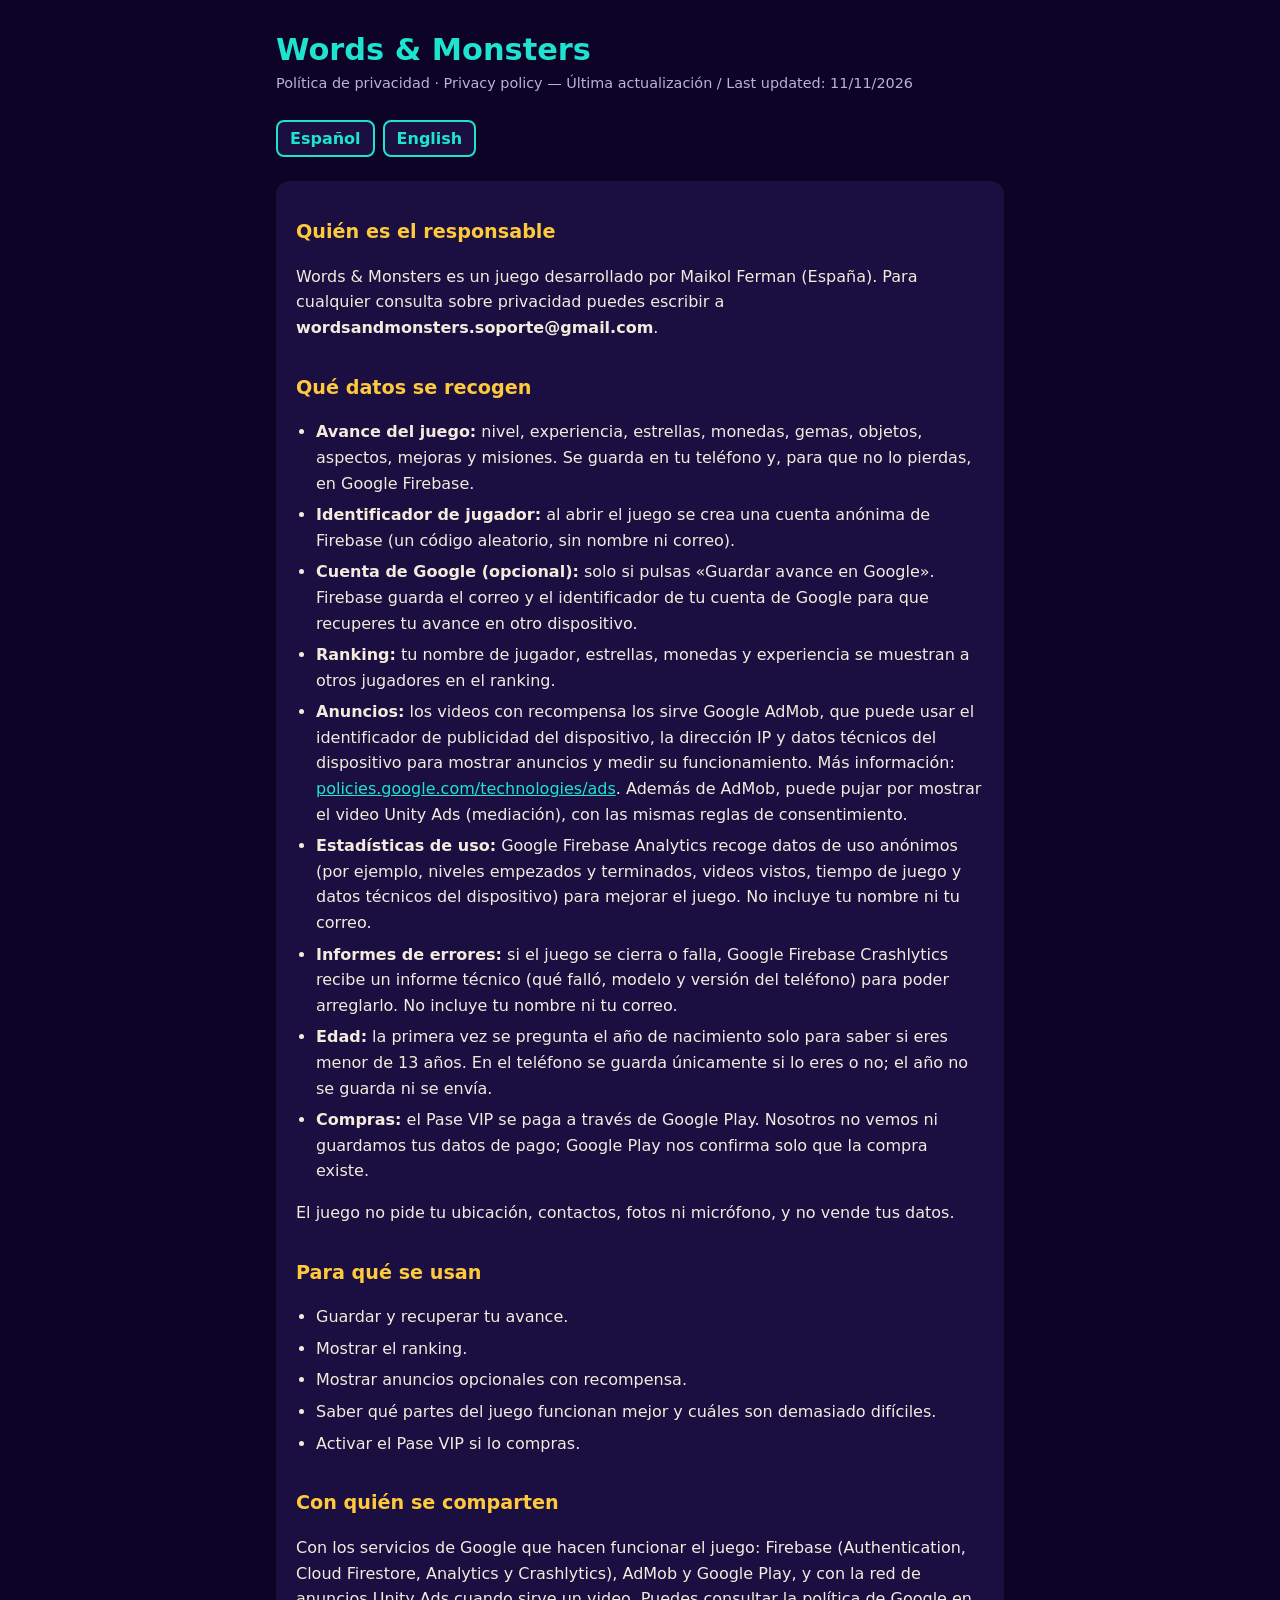
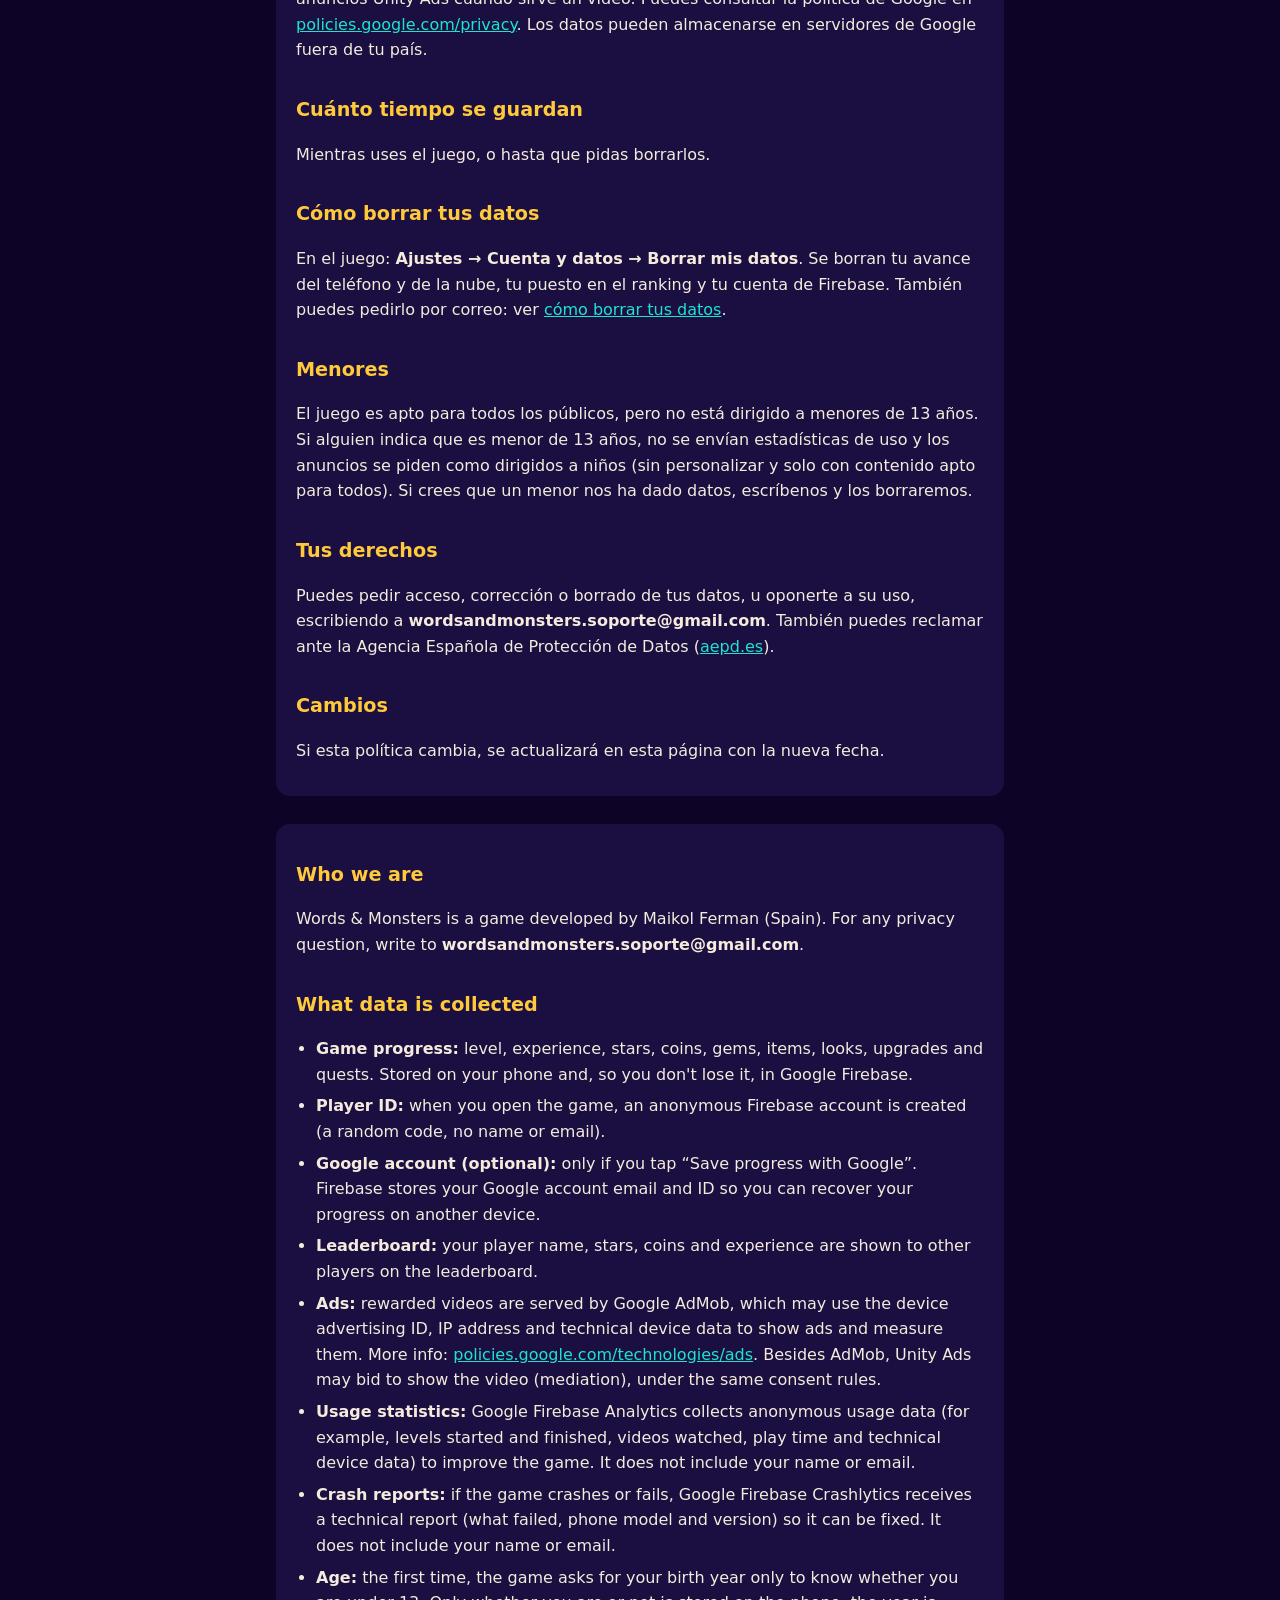
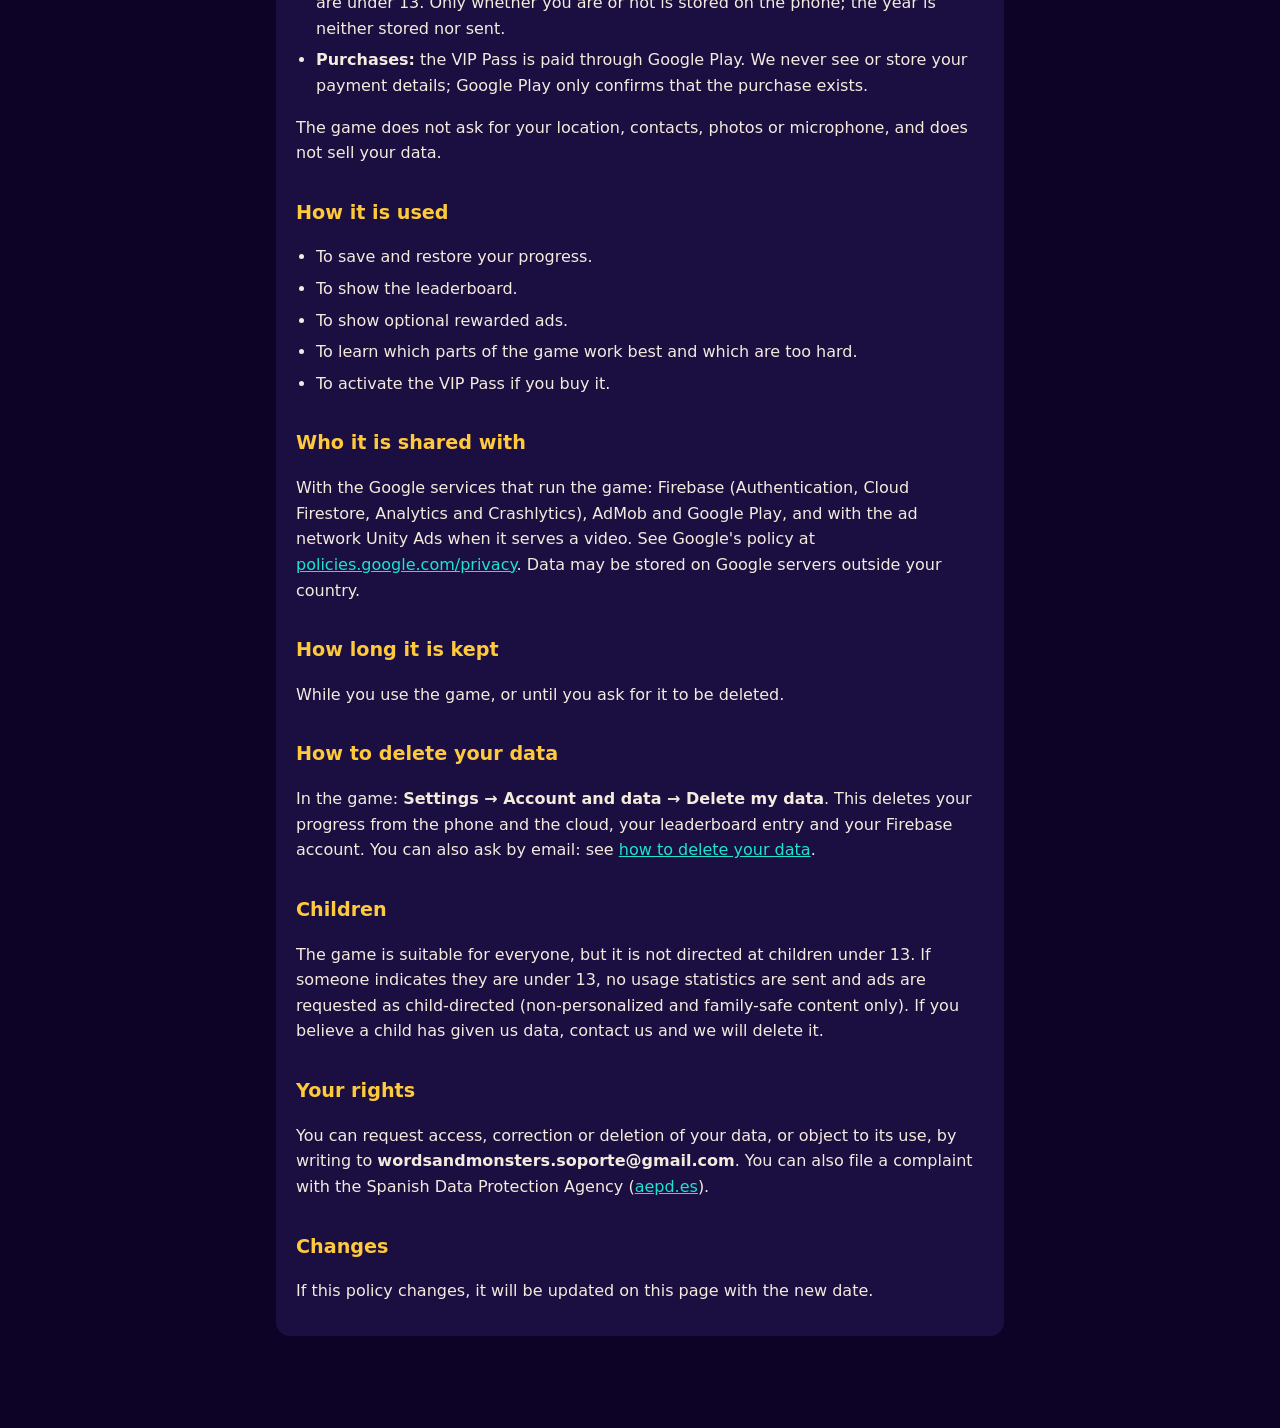
==== commit 5cce85c4: "Auditoría: datos apagados hasta saber la edad, sin Meta, ID de jugador para borrar y ficha de 6 mund" ====
--- a/docs/privacidad.html
+++ b/docs/privacidad.html
@@ -22,7 +22,7 @@
 <li><strong>Identificador de jugador:</strong> al abrir el juego se crea una cuenta anónima de Firebase (un código aleatorio, sin nombre ni correo).</li>
 <li><strong>Cuenta de Google (opcional):</strong> solo si pulsas «Guardar avance en Google». Firebase guarda el correo y el identificador de tu cuenta de Google para que recuperes tu avance en otro dispositivo.</li>
 <li><strong>Ranking:</strong> tu nombre de jugador, estrellas, monedas y experiencia se muestran a otros jugadores en el ranking.</li>
-<li><strong>Anuncios:</strong> los videos con recompensa los sirve Google AdMob, que puede usar el identificador de publicidad del dispositivo, la dirección IP y datos técnicos del dispositivo para mostrar anuncios y medir su funcionamiento. Más información: <a href="https://policies.google.com/technologies/ads">policies.google.com/technologies/ads</a>. Además de AdMob, pueden pujar por mostrar el video Unity Ads y Meta Audience Network (mediación), con las mismas reglas de consentimiento.</li>
+<li><strong>Anuncios:</strong> los videos con recompensa los sirve Google AdMob, que puede usar el identificador de publicidad del dispositivo, la dirección IP y datos técnicos del dispositivo para mostrar anuncios y medir su funcionamiento. Más información: <a href="https://policies.google.com/technologies/ads">policies.google.com/technologies/ads</a>. Además de AdMob, puede pujar por mostrar el video Unity Ads (mediación), con las mismas reglas de consentimiento.</li>
 <li><strong>Estadísticas de uso:</strong> Google Firebase Analytics recoge datos de uso anónimos (por ejemplo, niveles empezados y terminados, videos vistos, tiempo de juego y datos técnicos del dispositivo) para mejorar el juego. No incluye tu nombre ni tu correo.</li>
 <li><strong>Informes de errores:</strong> si el juego se cierra o falla, Google Firebase Crashlytics recibe un informe técnico (qué falló, modelo y versión del teléfono) para poder arreglarlo. No incluye tu nombre ni tu correo.</li>
 <li><strong>Edad:</strong> la primera vez se pregunta el año de nacimiento solo para saber si eres menor de 13 años. En el teléfono se guarda únicamente si lo eres o no; el año no se guarda ni se envía.</li>
@@ -40,7 +40,7 @@
 </ul>
 
 <h2>Con quién se comparten</h2>
-<p>Con los servicios de Google que hacen funcionar el juego: Firebase (Authentication, Cloud Firestore, Analytics y Crashlytics), AdMob y Google Play, y con las redes de anuncios Unity Ads y Meta Audience Network cuando sirven un video. Puedes consultar la política de Google en <a href="https://policies.google.com/privacy">policies.google.com/privacy</a>. Los datos pueden almacenarse en servidores de Google fuera de tu país.</p>
+<p>Con los servicios de Google que hacen funcionar el juego: Firebase (Authentication, Cloud Firestore, Analytics y Crashlytics), AdMob y Google Play, y con la red de anuncios Unity Ads cuando sirve un video. Puedes consultar la política de Google en <a href="https://policies.google.com/privacy">policies.google.com/privacy</a>. Los datos pueden almacenarse en servidores de Google fuera de tu país.</p>
 
 <h2>Cuánto tiempo se guardan</h2>
 <p>Mientras uses el juego, o hasta que pidas borrarlos.</p>
@@ -68,7 +68,7 @@
 <li><strong>Player ID:</strong> when you open the game, an anonymous Firebase account is created (a random code, no name or email).</li>
 <li><strong>Google account (optional):</strong> only if you tap “Save progress with Google”. Firebase stores your Google account email and ID so you can recover your progress on another device.</li>
 <li><strong>Leaderboard:</strong> your player name, stars, coins and experience are shown to other players on the leaderboard.</li>
-<li><strong>Ads:</strong> rewarded videos are served by Google AdMob, which may use the device advertising ID, IP address and technical device data to show ads and measure them. More info: <a href="https://policies.google.com/technologies/ads">policies.google.com/technologies/ads</a>. Besides AdMob, Unity Ads and Meta Audience Network may bid to show the video (mediation), under the same consent rules.</li>
+<li><strong>Ads:</strong> rewarded videos are served by Google AdMob, which may use the device advertising ID, IP address and technical device data to show ads and measure them. More info: <a href="https://policies.google.com/technologies/ads">policies.google.com/technologies/ads</a>. Besides AdMob, Unity Ads may bid to show the video (mediation), under the same consent rules.</li>
 <li><strong>Usage statistics:</strong> Google Firebase Analytics collects anonymous usage data (for example, levels started and finished, videos watched, play time and technical device data) to improve the game. It does not include your name or email.</li>
 <li><strong>Crash reports:</strong> if the game crashes or fails, Google Firebase Crashlytics receives a technical report (what failed, phone model and version) so it can be fixed. It does not include your name or email.</li>
 <li><strong>Age:</strong> the first time, the game asks for your birth year only to know whether you are under 13. Only whether you are or not is stored on the phone; the year is neither stored nor sent.</li>
@@ -86,7 +86,7 @@
 </ul>
 
 <h2>Who it is shared with</h2>
-<p>With the Google services that run the game: Firebase (Authentication, Cloud Firestore, Analytics and Crashlytics), AdMob and Google Play, and with the ad networks Unity Ads and Meta Audience Network when they serve a video. See Google's policy at <a href="https://policies.google.com/privacy">policies.google.com/privacy</a>. Data may be stored on Google servers outside your country.</p>
+<p>With the Google services that run the game: Firebase (Authentication, Cloud Firestore, Analytics and Crashlytics), AdMob and Google Play, and with the ad network Unity Ads when it serves a video. See Google's policy at <a href="https://policies.google.com/privacy">policies.google.com/privacy</a>. Data may be stored on Google servers outside your country.</p>
 
 <h2>How long it is kept</h2>
 <p>While you use the game, or until you ask for it to be deleted.</p>
